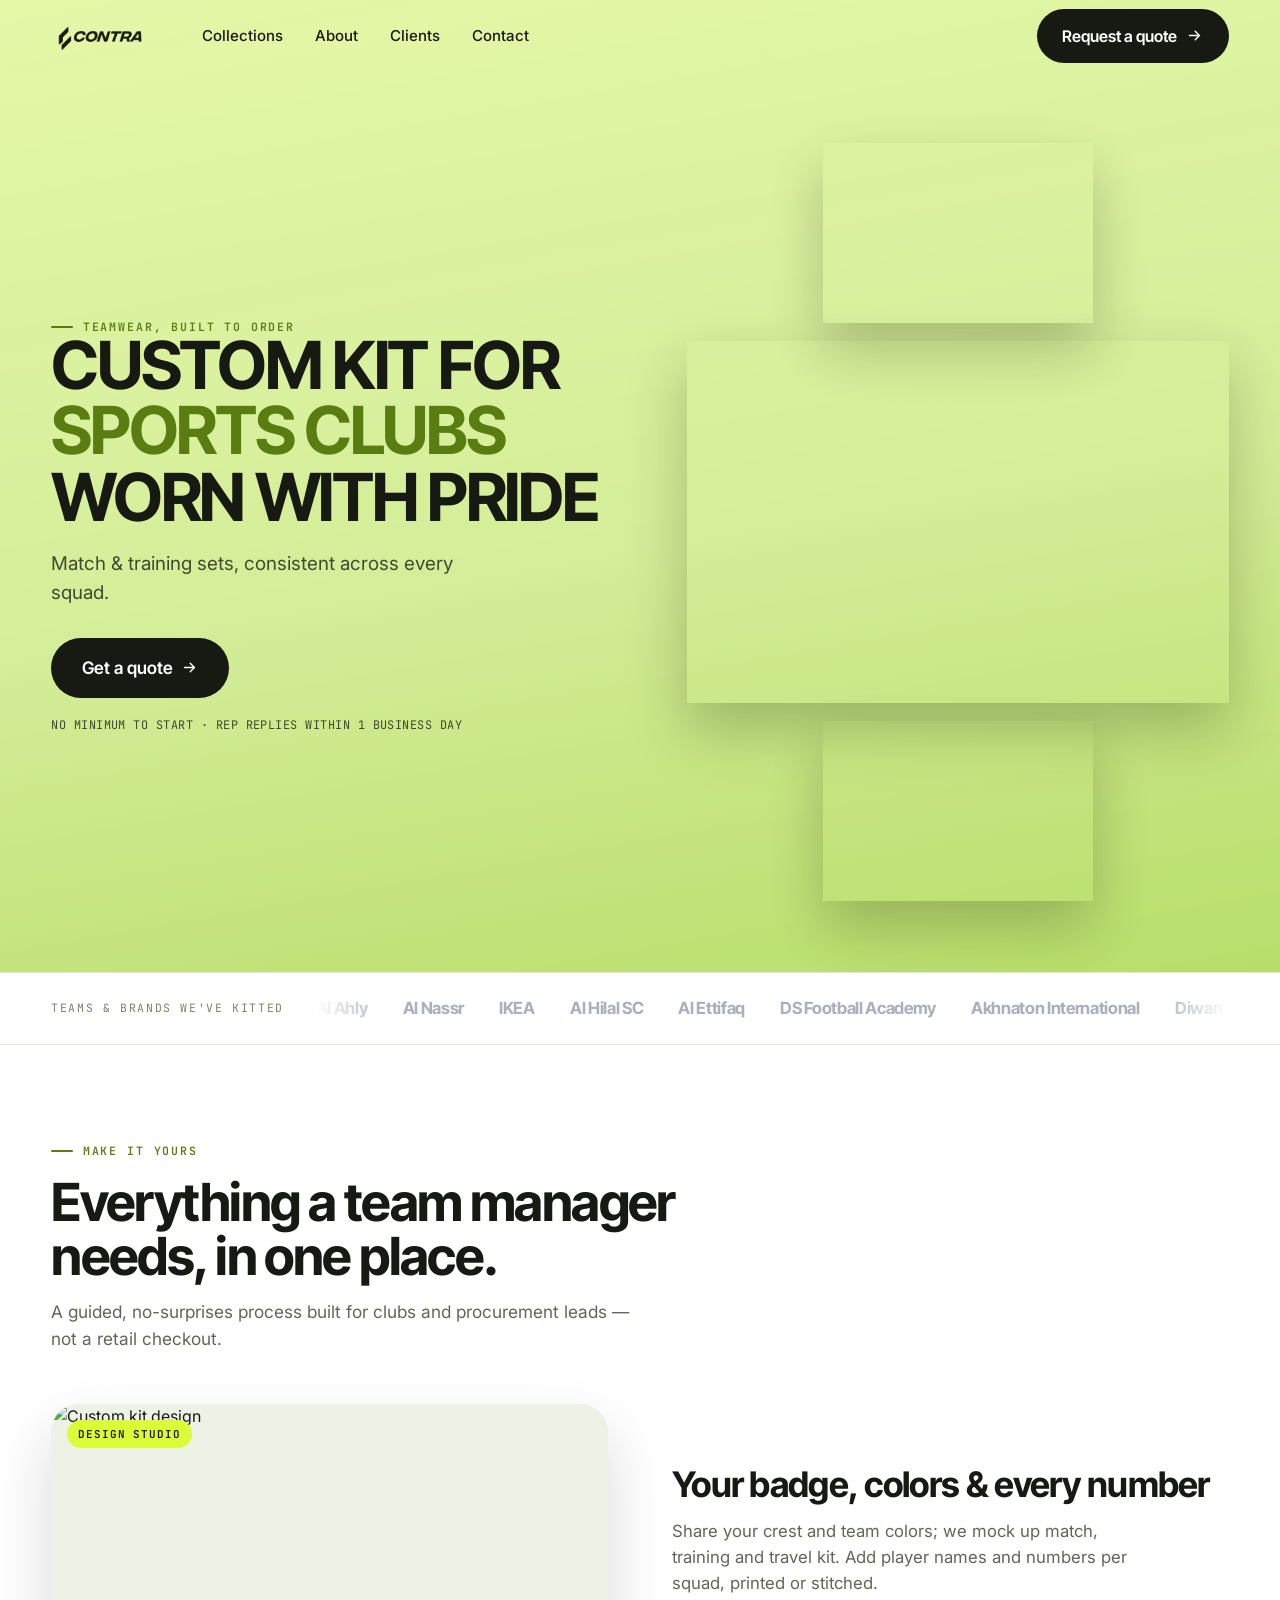
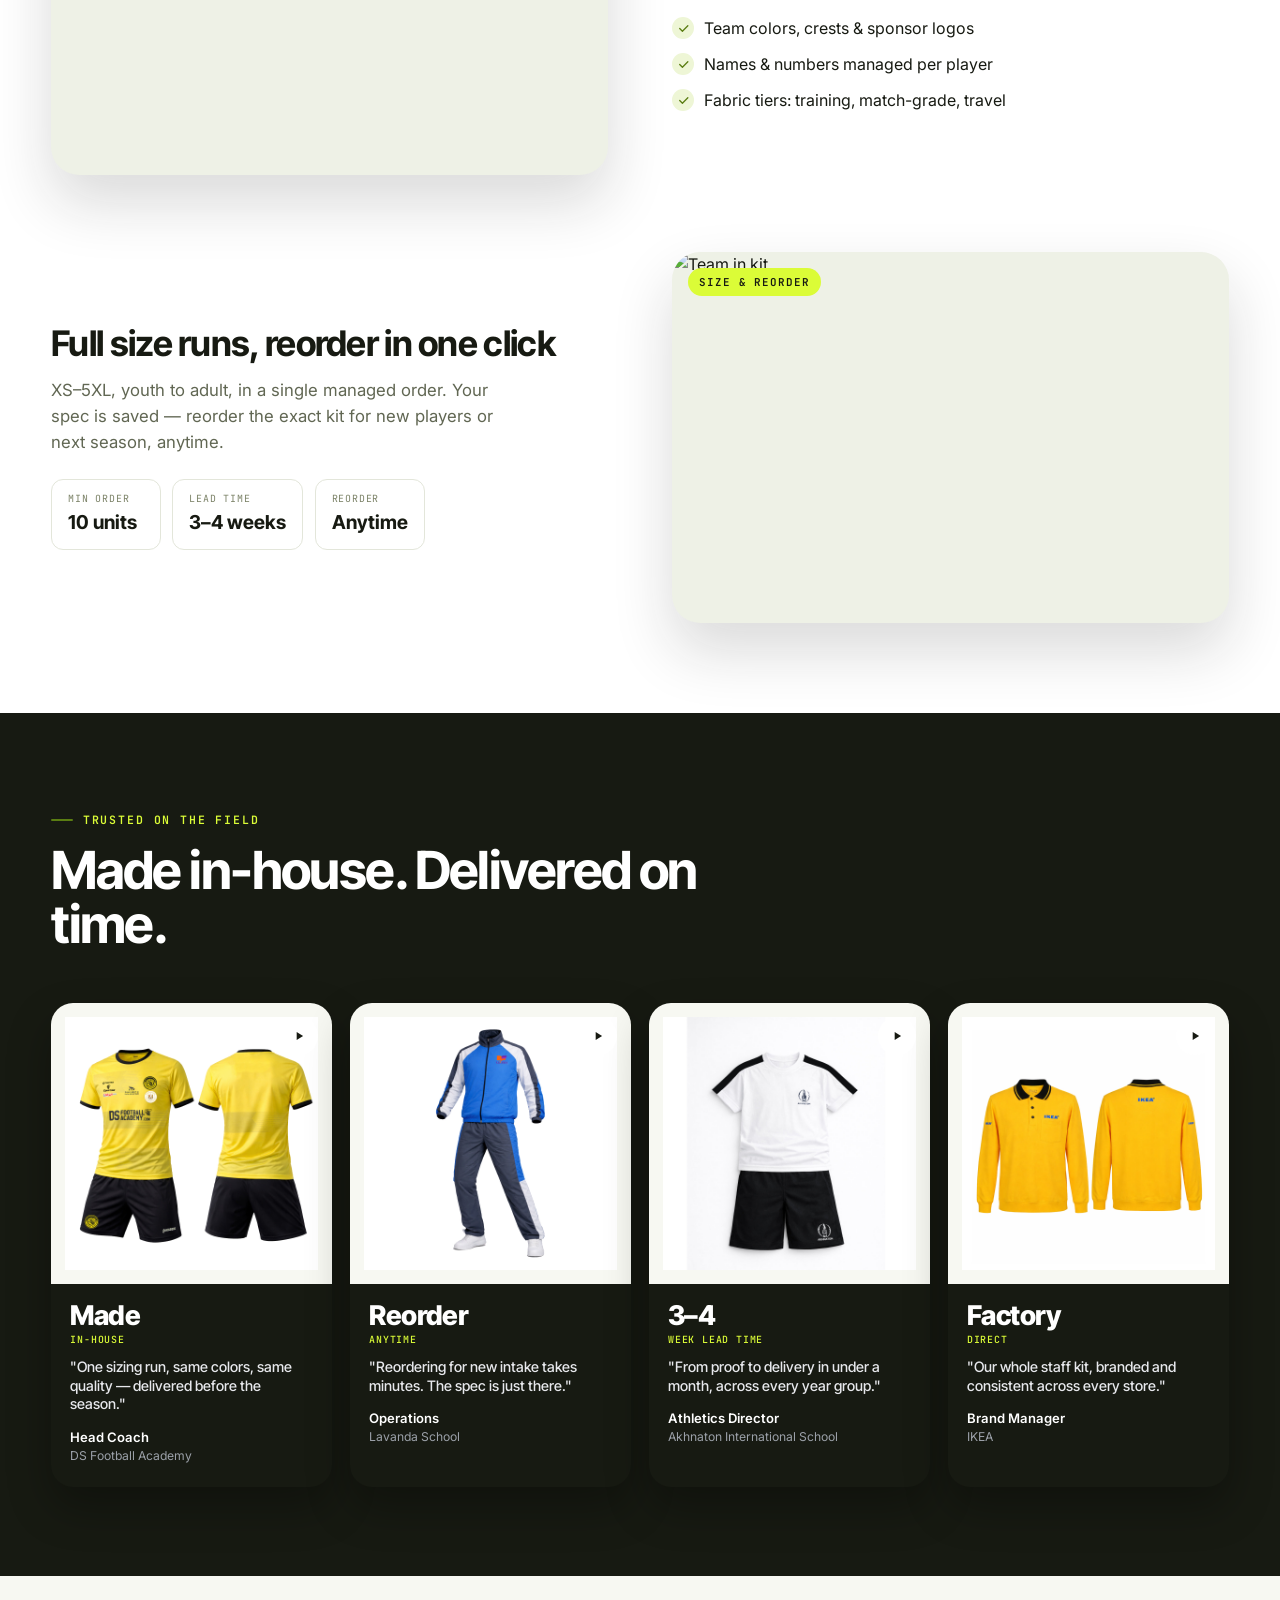
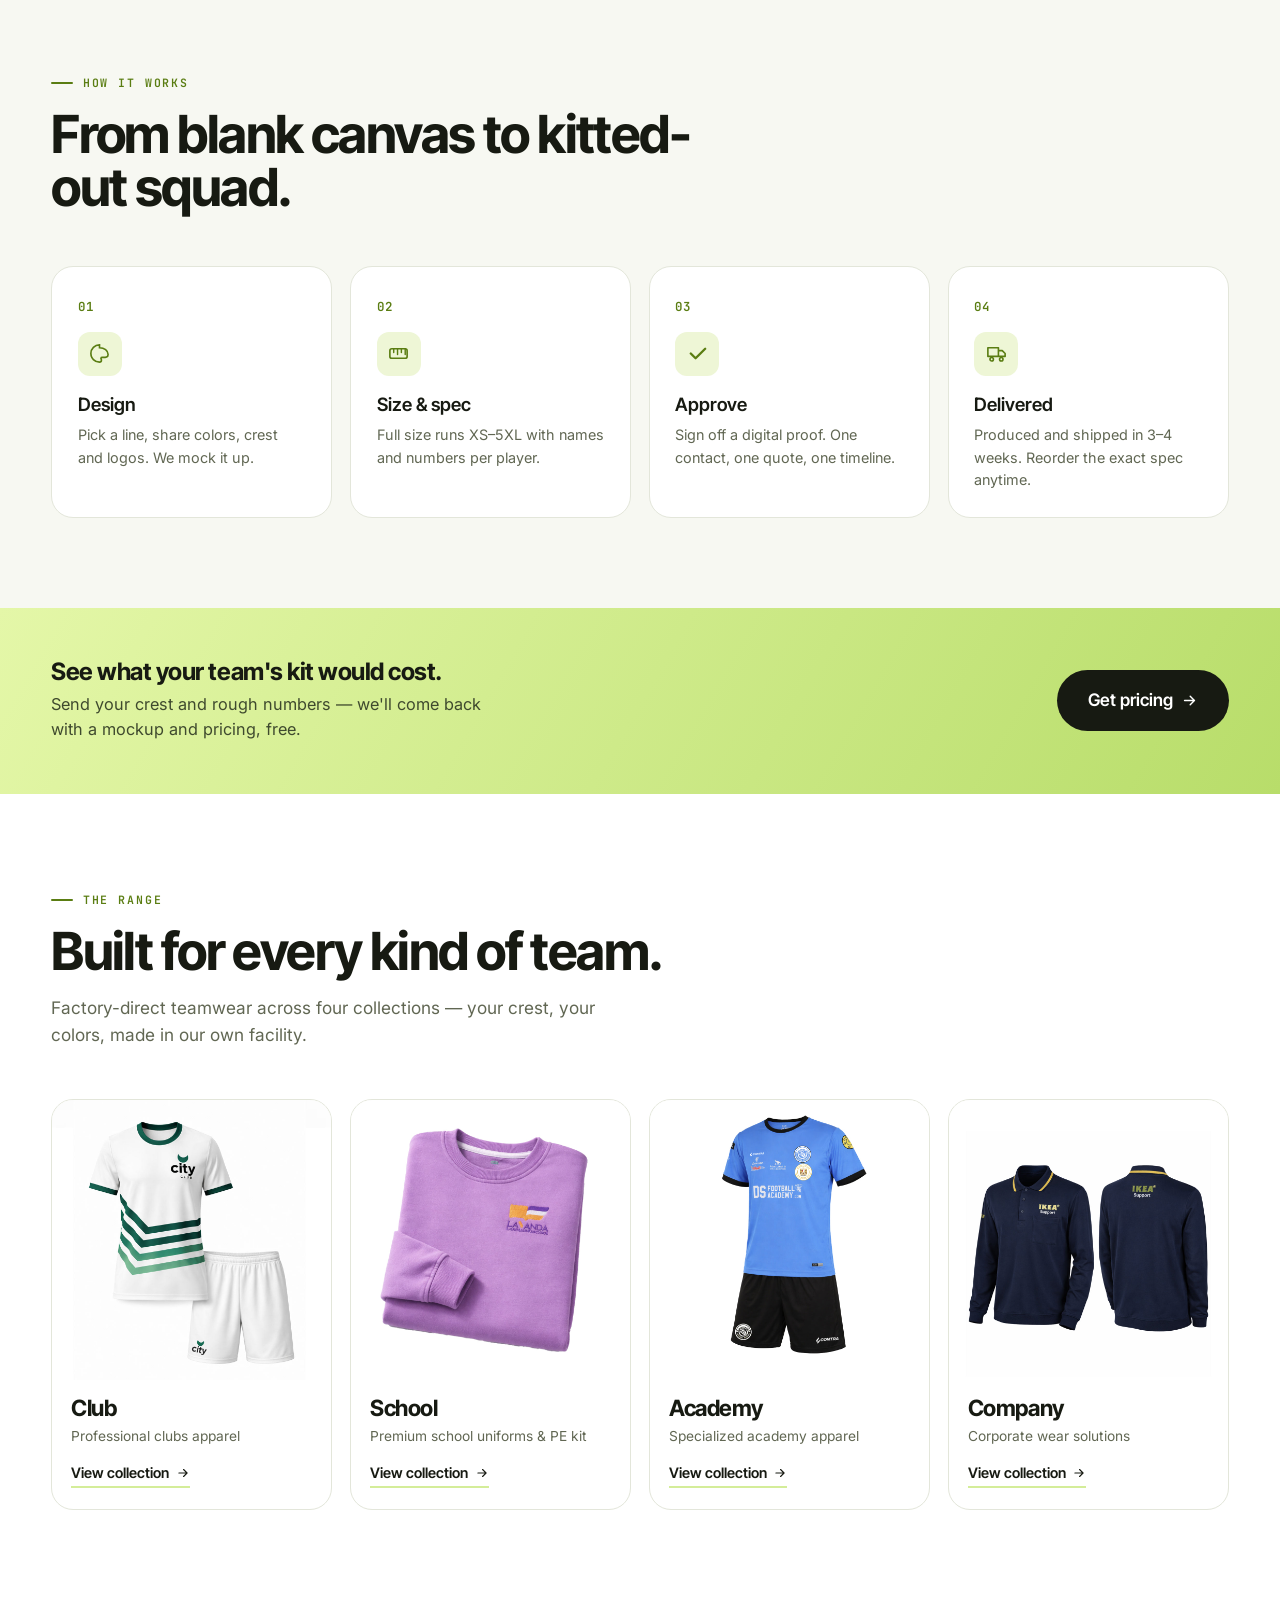
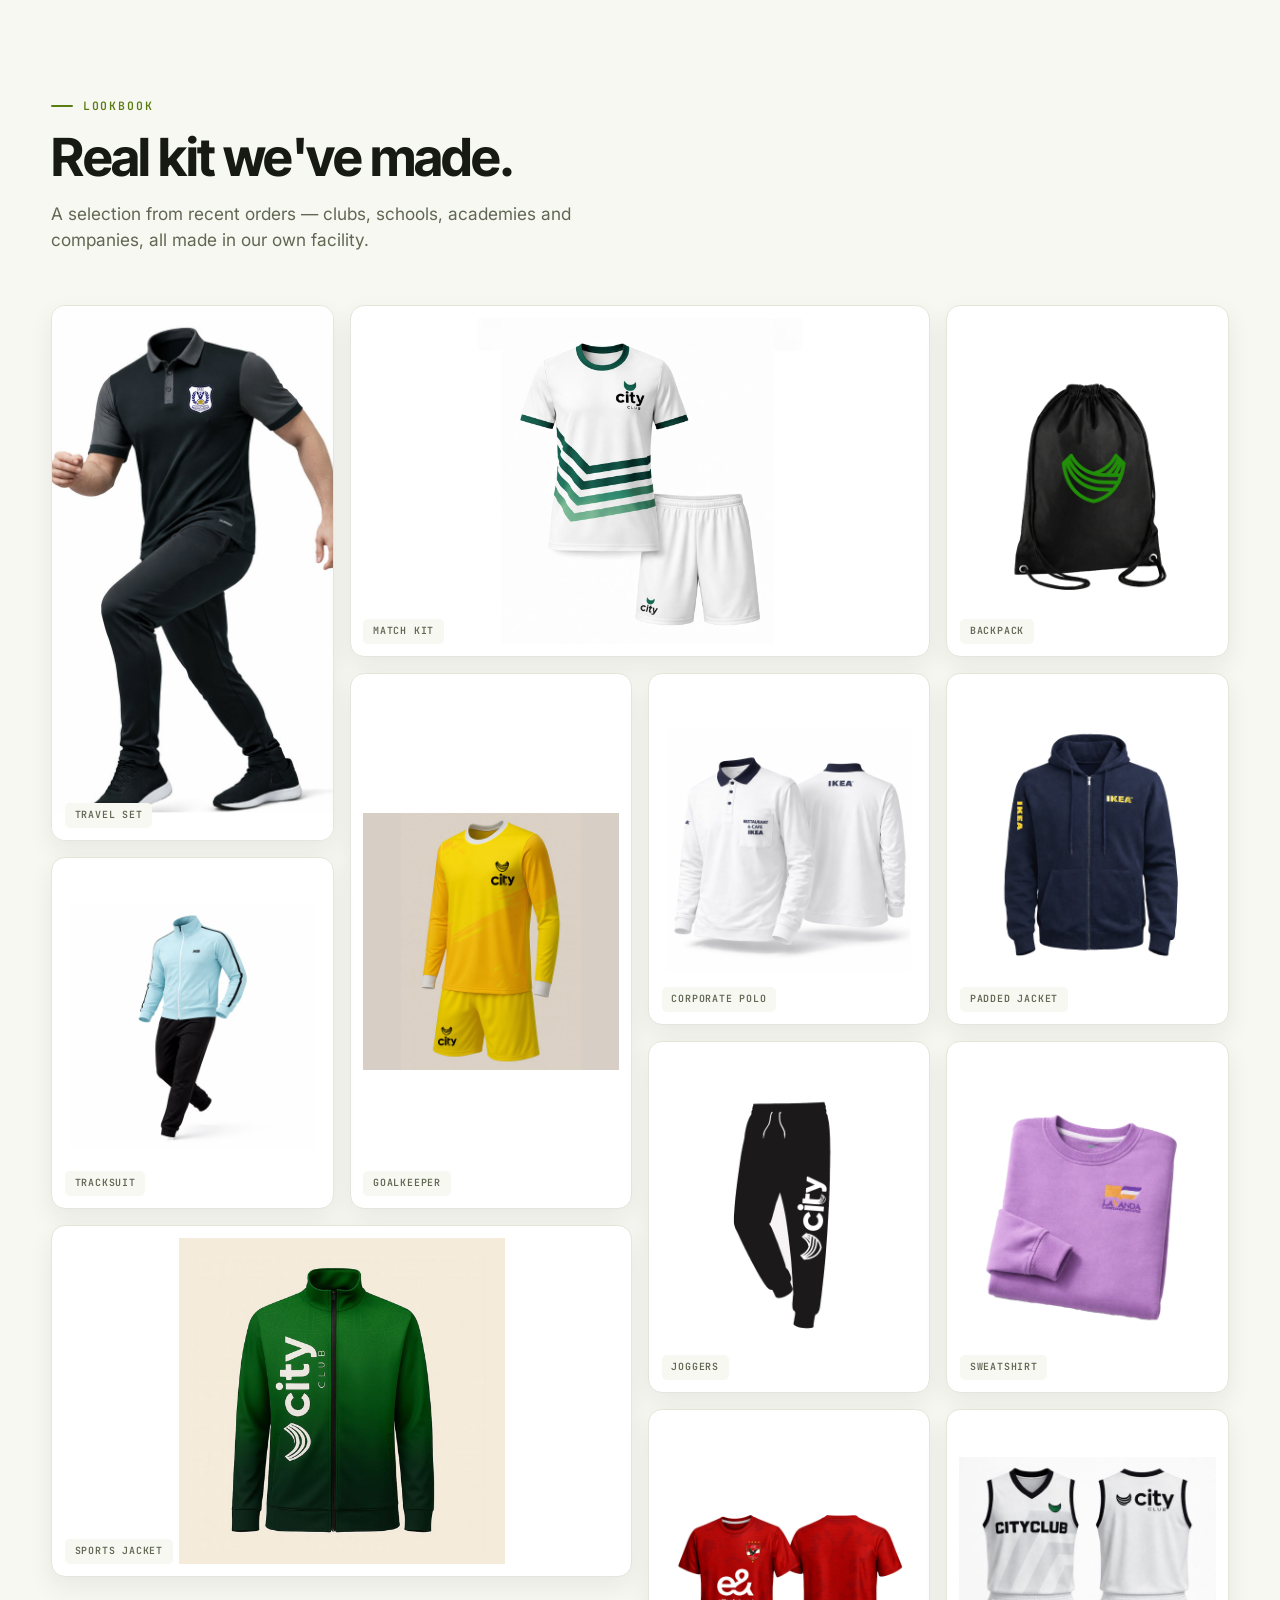
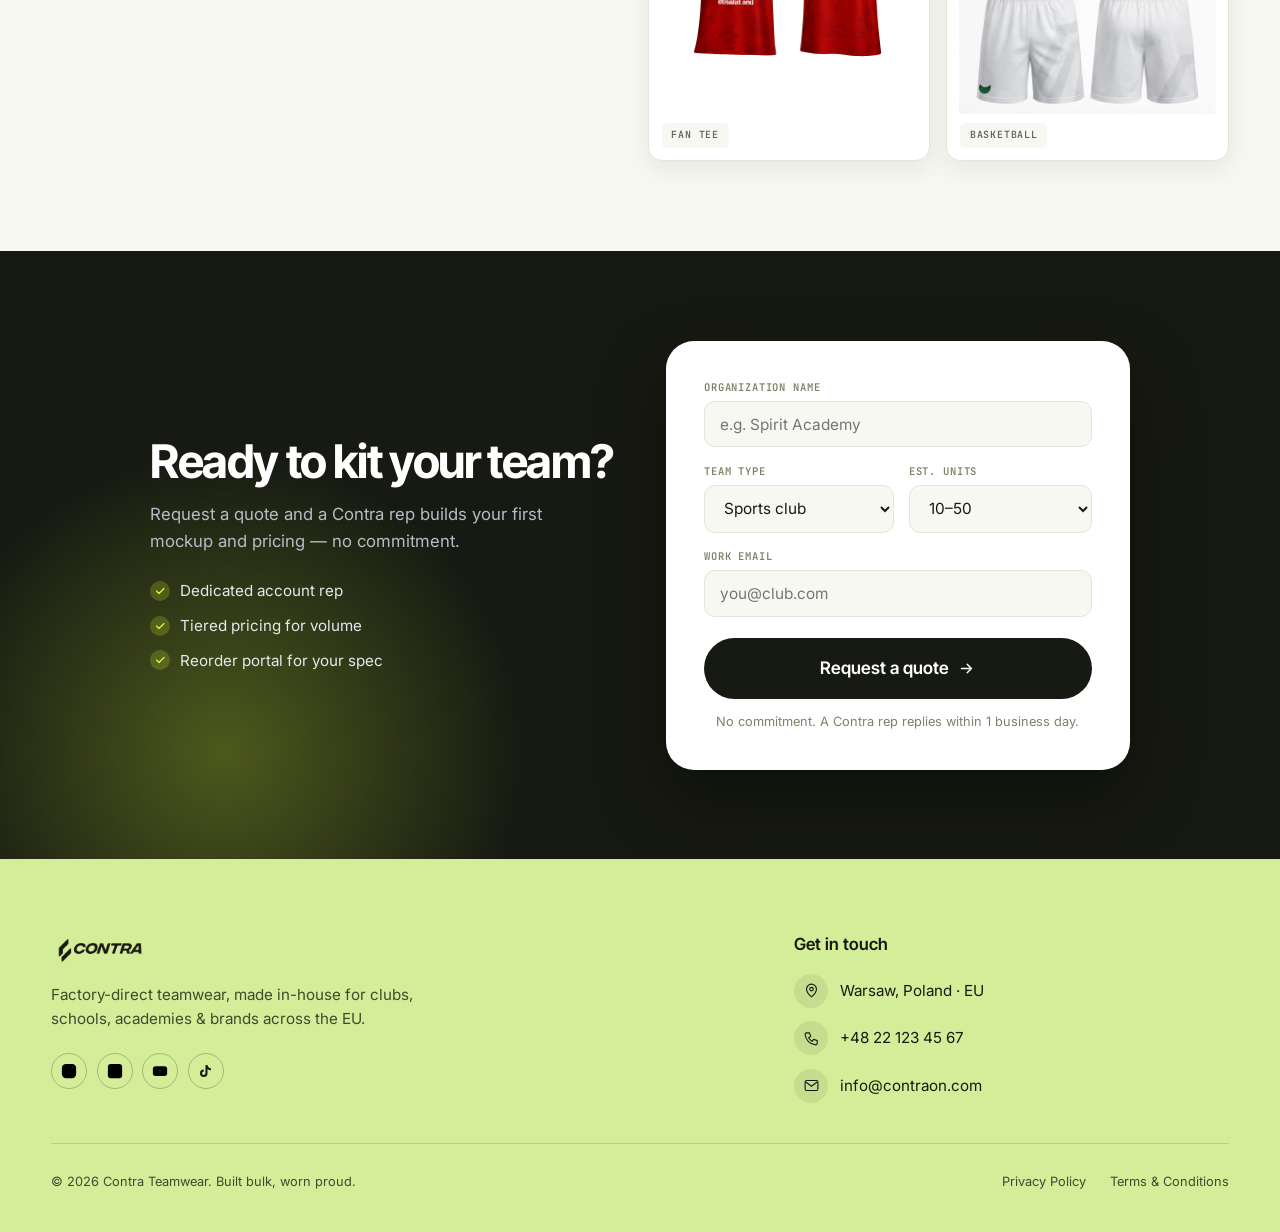
==== index.html @ 4710dfc8 "Contra teamwear marketing site mockup" ====
<!DOCTYPE html>
<html lang="en">
<head>
<meta charset="UTF-8">
<meta name="viewport" content="width=device-width, initial-scale=1.0">
<title>Contra — Built-to-Order Teamwear for Clubs, Schools & Corporate Teams</title>
<link rel="preconnect" href="https://fonts.googleapis.com">
<link rel="preconnect" href="https://fonts.gstatic.com" crossorigin>
<link href="https://fonts.googleapis.com/css2?family=Inter+Tight:wght@400;500;600;700;800&family=Inter:wght@400;500;600;700&family=JetBrains+Mono:wght@500;600&display=swap" rel="stylesheet">
<style>
:root{
  /* Contra lime-dominant palette on light base (everfit structure, Contra color) */
  --ink:#171a12; --ink-2:#2a2e22;
  /* lime family */
  --lime:#d4ed99; --lime-bright:#e4f7a8; --lime-deep:#b8dd6a; --lime-dark:#9cc24e;
  --lime-wash:#eef6d6;            /* very soft lime for section bands */
  /* legible lime-derived accent for small text/icons on white (passes contrast) */
  --accent:#5a7d12; --accent-d:#486410; --accent-soft:#eef6d6;
  --pop-lime:#DBFC37;             /* electric lime pop for dark surfaces */
  --olive:#3f4a2e;
  --white:#fff; --soft:#f7f8f2; --soft-2:#eef1e6;
  --border:#e3e6da; --muted:#7c8368; --muted-2:#616753;
  --pop-orange:#FF632F;
  --font-d:"Inter Tight",sans-serif; --font-b:"Inter",sans-serif; --font-m:"JetBrains Mono",monospace;
  --wrap:1280px; --gut:clamp(1.25rem,4vw,4.5rem); --ease:cubic-bezier(.22,.61,.36,1); --head-h:72px;
  --r:14px; --r-lg:22px; --r-xl:28px;
}
*{margin:0;padding:0;box-sizing:border-box}
html{scroll-behavior:smooth}
body{font-family:var(--font-b);color:var(--ink);background:var(--white);line-height:1.55;-webkit-font-smoothing:antialiased;overflow-x:hidden}
img,svg,video{display:block;max-width:100%}
a{color:inherit;text-decoration:none}
button{font:inherit;cursor:pointer;border:none;background:none;color:inherit}
ul{list-style:none}
::selection{background:var(--lime);color:var(--ink)}
:focus-visible{outline:3px solid var(--accent);outline-offset:2px;border-radius:6px}
.wrap{max-width:var(--wrap);margin:0 auto;padding-inline:var(--gut)}
.skip{position:absolute;left:-999px;top:0;background:var(--ink);color:#fff;padding:.7rem 1.2rem;z-index:200;font-weight:600}
.skip:focus{left:0}
.eyebrow{font-family:var(--font-m);font-weight:600;font-size:.72rem;letter-spacing:.16em;text-transform:uppercase;color:var(--accent);display:inline-flex;align-items:center;gap:.6rem}
.eyebrow::before{content:"";width:22px;height:2px;background:var(--accent);border-radius:2px}
.h-d{font-family:var(--font-d);font-weight:700;letter-spacing:-.03em;line-height:1.02;color:var(--ink)}

/* buttons */
.btn{display:inline-flex;align-items:center;gap:.55rem;font-family:var(--font-d);font-weight:600;font-size:1rem;padding:.9rem 1.6rem;border-radius:999px;transition:background .22s,transform .22s var(--ease),color .22s,border-color .22s;white-space:nowrap}
.btn svg{width:17px;height:17px;stroke:currentColor;fill:none;transition:transform .22s var(--ease)}
.btn:hover svg{transform:translateX(3px)}
.btn-acc{background:var(--ink);color:#fff}.btn-acc:hover{background:#000;transform:translateY(-1px)}
.btn-dark{background:var(--ink);color:#fff}.btn-dark:hover{background:#000;transform:translateY(-1px)}
.btn-ghost{border:1.5px solid var(--ink);color:var(--ink)}.btn-ghost:hover{background:var(--ink);color:#fff}
.btn-lg{padding:1.05rem 1.9rem;font-size:1.08rem}
/* split / segmented pill (primary + lookbook in one object) */
.split-pill{display:inline-flex;align-items:stretch;background:var(--ink);border-radius:999px;overflow:hidden;font-family:var(--font-d);font-weight:600}
.split-pill a{display:inline-flex;align-items:center;gap:.55rem;color:#fff;transition:background .22s var(--ease)}
.split-pill .sp-main{padding:1.05rem 1.6rem 1.05rem 1.9rem;font-size:1.08rem}
.split-pill .sp-main svg{width:17px;height:17px;stroke:currentColor;fill:none;transition:transform .22s var(--ease)}
.split-pill .sp-main:hover{background:#000}
.split-pill .sp-main:hover svg{transform:translateX(3px)}
.split-pill .sp-alt{padding:1.05rem 1.6rem;font-size:1.02rem;border-left:1px solid rgba(255,255,255,.22)}
.split-pill .sp-alt:hover{background:var(--lime-dark);color:var(--ink)}
/* play-circle + label (secondary action) */
.play-link{display:inline-flex;align-items:center;gap:.8rem;font-family:var(--font-d);font-weight:600;font-size:1.02rem;color:var(--ink);padding:.3rem 0}
.play-link .pl-ring{width:46px;height:46px;border-radius:50%;border:1.6px solid var(--ink);display:grid;place-items:center;flex:none;transition:background .22s var(--ease),transform .22s var(--ease),color .22s}
.play-link .pl-ring svg{width:15px;height:15px;fill:var(--ink);margin-left:2px;transition:fill .22s}
.play-link:hover .pl-ring{background:var(--ink);transform:scale(1.07)}
.play-link:hover .pl-ring svg{fill:#fff}
.play-link:hover{color:var(--olive)}

/* header */
.site-head{position:fixed;top:0;left:0;right:0;z-index:50;transition:background .3s,box-shadow .3s,border-color .3s;border-bottom:1px solid transparent}
.site-head.is-scrolled{background:rgba(255,255,255,.9);backdrop-filter:blur(14px);border-bottom-color:var(--border)}
.head-in{display:flex;align-items:center;gap:2.5rem;height:var(--head-h)}
.logo{font-family:var(--font-d);font-weight:800;font-size:1.5rem;letter-spacing:-.04em;color:var(--ink);display:flex;align-items:center;gap:.5rem}
.logo img{height:34px;width:auto;display:block}
.logo .dot{width:10px;height:10px;border-radius:50%;background:var(--lime-dark)}
.nav{display:flex;align-items:center;gap:.3rem}
.nav-item{position:relative}
.nav-link{display:flex;align-items:center;gap:.4rem;font-size:.94rem;font-weight:500;color:var(--ink);padding:.55rem .85rem;border-radius:8px;transition:color .2s}
.nav-link:hover,.nav-item.is-open .nav-link{color:var(--accent)}
.nav-link .chev{width:8px;height:8px;border-right:1.6px solid currentColor;border-bottom:1.6px solid currentColor;transform:rotate(45deg) translateY(-2px);transition:transform .25s}
.nav-item.is-open .nav-link .chev{transform:rotate(225deg) translateY(-1px)}
.mega{position:absolute;top:calc(100% + 12px);left:50%;transform:translateX(-50%) translateY(8px);background:#fff;border:1px solid var(--border);border-radius:var(--r-lg);box-shadow:0 30px 70px rgba(25,25,25,.13);padding:1.6rem;opacity:0;visibility:hidden;transition:all .26s var(--ease);width:max-content;max-width:min(860px,90vw)}
.nav-item.is-open .mega{opacity:1;visibility:visible;transform:translateX(-50%) translateY(0)}
.mega-grid{display:grid;grid-template-columns:repeat(3,1fr);gap:1.6rem}
.mega-col h4{font-family:var(--font-m);font-size:.68rem;font-weight:600;letter-spacing:.14em;text-transform:uppercase;color:var(--muted);margin-bottom:.85rem}
.mega-col a{display:flex;align-items:center;gap:.55rem;font-size:.88rem;font-weight:500;color:var(--ink-2);padding:.4rem 0;transition:color .18s}
.mega-col a:hover{color:var(--accent)}
.mega-col a .mi{width:16px;height:16px;color:var(--accent);flex:none;stroke:currentColor;fill:none}
.mega.simple{padding:.9rem;min-width:250px}
.mega.simple a{display:flex;align-items:center;gap:.6rem;font-size:.9rem;font-weight:500;padding:.6rem .75rem;border-radius:10px;transition:background .18s,color .18s}
.mega.simple a:hover{background:var(--soft);color:var(--accent)}
.mega.simple a .mi{width:16px;height:16px;color:var(--accent);stroke:currentColor;fill:none}
.head-right{margin-left:auto;display:flex;align-items:center;gap:1.1rem}
.sign-in{font-size:.94rem;font-weight:500;color:var(--ink);transition:color .2s}.sign-in:hover{color:var(--accent)}
.menu-btn{display:none;align-items:center;gap:.5rem;font-family:var(--font-m);font-weight:600;font-size:.78rem;letter-spacing:.1em;color:var(--ink)}
.menu-btn .bars{display:flex;flex-direction:column;gap:4px}.menu-btn .bars i{width:20px;height:2px;background:var(--ink);border-radius:2px}
.drawer{position:fixed;inset:0;background:#fff;z-index:70;transform:translateX(100%);transition:transform .4s var(--ease);display:flex;flex-direction:column;padding:1.1rem var(--gut) 2rem;overflow-y:auto}
.drawer.is-open{transform:none}
.drawer-top{display:flex;justify-content:space-between;align-items:center;height:50px;margin-bottom:1.3rem}
.drawer-close{font-size:1.5rem;color:var(--ink);width:44px;height:44px}
.drawer-nav a,.drawer-nav button{display:flex;justify-content:space-between;align-items:center;width:100%;font-family:var(--font-d);font-weight:600;font-size:1.5rem;padding:.65rem 0;border-bottom:1px solid var(--border);color:var(--ink)}
.drawer-nav .chev{width:9px;height:9px;border-right:2px solid var(--muted);border-bottom:2px solid var(--muted);transform:rotate(-45deg)}
.drawer-sub{max-height:0;overflow:hidden;transition:max-height .35s var(--ease)}
.drawer-sub a{font-family:var(--font-b);font-weight:500;font-size:1rem;color:var(--muted-2);border:none;padding:.5rem 0 .5rem .5rem}
.drawer-cta{margin-top:auto;display:flex;flex-direction:column;gap:.8rem;padding-top:2rem}
.drawer-cta .btn{justify-content:center}

/* ===== HERO v4 : split — text left, vertical photo reel right (bleeds off top/bottom) ===== */
.hero{position:relative;min-height:100svh;display:flex;align-items:center;padding-top:var(--head-h);background:linear-gradient(170deg,var(--lime-bright) 0%,var(--lime) 55%,var(--lime-deep) 100%);overflow:hidden}
/* bg video layer (v1 only) */
.hero-bg{position:absolute;inset:0;z-index:0;pointer-events:none}
.hero-bg video{width:100%;height:100%;object-fit:cover;opacity:.28;mix-blend-mode:luminosity}
.hero-bg::after{content:"";position:absolute;inset:0;background:linear-gradient(170deg,rgba(228,247,168,.74),rgba(212,237,153,.8) 55%,rgba(184,221,106,.84))}
/* split layout */
.hero-in{position:relative;z-index:2;width:100%;max-width:var(--wrap);margin:0 auto;padding-inline:var(--gut);display:grid;grid-template-columns:1fr minmax(360px,46%);align-items:center;gap:clamp(1.5rem,4vw,4rem)}
/* copy (left, left-aligned) */
.hero-copy{max-width:600px}
.hero-title{font-family:var(--font-d);font-weight:700;letter-spacing:-.035em;line-height:.88;color:var(--ink);font-size:clamp(2.4rem,1.1rem + 3.8vw,4.6rem);text-transform:uppercase}
.hero-title .ln{display:block}
.word-rot{display:block;position:relative;height:.92em;margin:.1em 0;color:var(--accent)}
.word-rot .w{position:absolute;left:0;top:0;white-space:nowrap;opacity:0;transform:translateY(.3em);transition:opacity .5s var(--ease),transform .5s var(--ease)}
.word-rot .w.is-active{opacity:1;transform:none}
.hero-sub{margin-top:1.4rem;font-size:clamp(1.02rem,.98rem + .3vw,1.18rem);color:var(--olive);max-width:38ch;position:relative;min-height:2.6em}
.hero-sub .sub{position:absolute;left:0;top:0;opacity:0;transform:translateY(.4em);transition:opacity .5s var(--ease),transform .5s var(--ease)}
.hero-sub .sub.is-active{opacity:1;transform:none;position:relative}
.hero-cta{margin-top:1.9rem;display:flex;gap:.8rem;flex-wrap:wrap}
.hero-note{margin-top:1.1rem;font-family:var(--font-m);font-size:.74rem;letter-spacing:.04em;color:var(--olive)}
/* vertical photo reel (right) — 3 landscape (3:2) slots, center big, top/bottom bleed off */
.hero-reel{position:relative;height:100svh;display:flex;flex-direction:column;align-items:center;justify-content:center;gap:18px;pointer-events:none}
.hero-slot{position:relative;border-radius:0;overflow:hidden;box-shadow:0 26px 54px rgba(40,55,15,.28);flex:none;aspect-ratio:3/2}
.hero-slot.s-top{width:50%;opacity:.96}
.hero-slot.s-mid{width:100%;z-index:2}
.hero-slot.s-bot{width:50%;opacity:.96}
.hero-slot .slide{position:absolute;inset:0;background-size:cover;background-position:center;clip-path:inset(0 0 0 100%);transition:clip-path .6s var(--ease)}
.hero-slot .slide.is-active{clip-path:inset(0 0 0 0);z-index:2}
.hero-slot .slide.is-previous{clip-path:inset(0 0 0 0);z-index:1;transition:none}

/* ===== SECTION SCAFFOLD ===== */
.sec{padding:clamp(3.5rem,7vw,6.5rem) 0;position:relative}
.sec-soft{background:var(--soft)}
.sec-dark{background:var(--ink);color:#fff}
.sec-head{max-width:var(--wrap);margin-bottom:clamp(2.2rem,4vw,3.5rem)}
.sec-h{font-family:var(--font-d);font-weight:700;letter-spacing:-.03em;line-height:1.02;font-size:clamp(1.9rem,1.2rem + 2.6vw,3.3rem);margin-top:1rem;max-width:20ch}
.sec-lead{margin-top:1rem;color:var(--muted-2);font-size:1.08rem;max-width:54ch}
.sec-dark .sec-h{color:#fff}.sec-dark .sec-lead{color:#b9bcc6}

/* trust */
.trust{border-block:1px solid var(--border);padding:1.4rem 0;background:#fff;overflow:hidden}
.trust-in{display:flex;align-items:center;gap:2rem}
.trust .lbl{font-family:var(--font-m);font-size:.72rem;letter-spacing:.14em;text-transform:uppercase;color:var(--muted);flex:none;white-space:nowrap}
.marquee{position:relative;flex:1;min-width:0;overflow:hidden;-webkit-mask-image:linear-gradient(90deg,transparent,#000 8%,#000 92%,transparent);mask-image:linear-gradient(90deg,transparent,#000 8%,#000 92%,transparent)}
.marquee-track{display:flex;width:max-content;animation:marquee 28s linear infinite}
.marquee:hover .marquee-track{animation-play-state:paused}
.trust .brands{display:flex;gap:2.2rem;padding-right:2.2rem;flex:none}
.trust .brands span{font-family:var(--font-d);font-weight:700;font-size:1.05rem;letter-spacing:-.02em;color:#aab0bd;white-space:nowrap}
@keyframes marquee{from{transform:translateX(0)}to{transform:translateX(-50%)}}

/* feature video rows */
.frow{display:grid;grid-template-columns:1fr 1fr;gap:clamp(2rem,5vw,4.5rem);align-items:center;margin-bottom:clamp(3rem,6vw,5rem)}
.frow:last-child{margin-bottom:0}
.frow.rev .fr-media{order:2}
.fr-media{position:relative;border-radius:var(--r-xl);overflow:hidden;aspect-ratio:3/2;box-shadow:0 28px 60px rgba(25,25,25,.16);background:var(--soft-2)}
.fr-media video,.fr-media img{position:absolute;inset:0;width:100%;height:100%;object-fit:cover}
.fr-media .tag{position:absolute;top:1rem;left:1rem;z-index:2;background:var(--pop-lime);color:var(--ink);font-family:var(--font-m);font-weight:600;font-size:.68rem;letter-spacing:.08em;text-transform:uppercase;padding:.35rem .7rem;border-radius:999px}
.fr-copy h3{font-family:var(--font-d);font-weight:700;letter-spacing:-.02em;font-size:clamp(1.5rem,1.1rem + 1.4vw,2.2rem);line-height:1.05}
.fr-copy p{margin-top:.9rem;color:var(--muted-2);font-size:1.05rem;max-width:42ch}
.fr-list{margin-top:1.3rem;display:flex;flex-direction:column;gap:.7rem}
.fr-list li{display:flex;gap:.65rem;align-items:flex-start;font-size:1rem}
.fr-list .ck{width:22px;height:22px;border-radius:50%;background:var(--accent-soft);color:var(--accent);display:grid;place-items:center;flex:none;margin-top:1px}
.fr-list .ck svg{width:13px;height:13px;stroke:currentColor;fill:none}
.fr-chips{display:flex;gap:.7rem;margin-top:1.5rem;flex-wrap:wrap}
.fr-chips .c{background:#fff;border:1px solid var(--border);border-radius:12px;padding:.7rem 1rem;display:flex;flex-direction:column;gap:.1rem;min-width:110px}
.fr-chips .c .k{font-family:var(--font-m);font-size:.62rem;letter-spacing:.08em;text-transform:uppercase;color:var(--muted)}
.fr-chips .c .v{font-family:var(--font-d);font-weight:700;font-size:1.2rem}

/* results (stat video testimonial cards) */
.res-grid{display:grid;grid-template-columns:repeat(4,1fr);gap:1.1rem}
.res-card{position:relative;border-radius:var(--r-lg);overflow:hidden;background:var(--ink);box-shadow:0 20px 44px rgba(0,0,0,.3);display:flex;flex-direction:column}
.res-img{position:relative;aspect-ratio:1;background:var(--soft)}
.res-img img{position:absolute;inset:0;width:100%;height:100%;object-fit:contain;padding:14px}
.res-play{position:absolute;top:.9rem;right:.9rem;z-index:2;width:38px;height:38px;border-radius:50%;background:rgba(255,255,255,.95);display:grid;place-items:center}
.res-play svg{width:14px;height:14px;fill:var(--ink)}
.res-body{padding:1.1rem 1.2rem 1.3rem;flex:1;display:flex;flex-direction:column}
.res-stat{font-family:var(--font-d);font-weight:800;font-size:1.7rem;letter-spacing:-.02em;line-height:1;color:#fff}
.res-stat .lab{display:block;font-family:var(--font-m);font-weight:500;font-size:.62rem;letter-spacing:.08em;text-transform:uppercase;color:var(--pop-lime);margin-top:.4rem}
.res-q{font-family:var(--font-d);font-weight:500;font-size:.9rem;line-height:1.3;color:#e7e8ec;margin-top:.8rem}
.res-who{margin-top:.8rem;font-size:.76rem;color:#9ba0a8}
.res-who b{display:block;color:#fff;font-weight:600;font-family:var(--font-b);font-size:.82rem}

/* steps */
.steps{display:grid;grid-template-columns:repeat(4,1fr);gap:1.1rem}
.step{background:#fff;border:1px solid var(--border);border-radius:var(--r-lg);padding:1.6rem;transition:transform .3s var(--ease),box-shadow .3s}
.step:hover{transform:translateY(-5px);box-shadow:0 22px 44px rgba(25,25,25,.1)}
.step .num{font-family:var(--font-m);font-weight:600;font-size:.78rem;color:var(--accent);letter-spacing:.08em}
.step .si{width:44px;height:44px;border-radius:12px;background:var(--accent-soft);color:var(--accent);display:grid;place-items:center;margin:.9rem 0}
.step .si svg{width:23px;height:23px;stroke:currentColor;fill:none}
.step h3{font-family:var(--font-d);font-weight:600;font-size:1.15rem;margin-bottom:.35rem}
.step p{font-size:.9rem;color:var(--muted-2)}

/* collections — The Range: equal 4-up navigation cards */
.range-grid{display:grid;grid-template-columns:repeat(4,1fr);gap:1.1rem}
.range-tile{background:#fff;border:1px solid var(--border);border-radius:var(--r-lg);overflow:hidden;display:flex;flex-direction:column;transition:transform .3s var(--ease),box-shadow .3s,border-color .3s;cursor:pointer}
.range-tile:hover{transform:translateY(-5px);box-shadow:0 22px 48px rgba(25,25,25,.12);border-color:var(--lime-dark)}
.rt-img{position:relative;aspect-ratio:1;background:var(--soft);overflow:hidden}
.rt-img img{position:absolute;inset:0;width:100%;height:100%;object-fit:cover;transition:transform .6s var(--ease)}
.range-tile:hover .rt-img img{transform:scale(1.05)}
.rt-meta{padding:1.1rem 1.2rem 1.3rem}
.rt-meta h3{font-family:var(--font-d);font-weight:700;letter-spacing:-.02em;font-size:1.4rem;line-height:1;color:var(--ink)}
.rt-meta p{font-size:.86rem;color:var(--muted-2);margin-top:.4rem}
.rt-cta{display:inline-flex;align-items:center;gap:.4rem;margin-top:.9rem;font-family:var(--font-d);font-weight:600;font-size:.9rem;color:var(--ink);border-bottom:2px solid var(--lime);padding-bottom:2px}
.rt-cta svg{width:14px;height:14px;stroke:currentColor;fill:none;transition:transform .22s var(--ease)}
.range-tile:hover .rt-cta svg{transform:translateX(3px)}

/* lookbook — editorial showcase of varied products we've made (not a shop grid) */
.masonry{display:grid;grid-template-columns:repeat(4,1fr);grid-auto-rows:168px;grid-auto-flow:dense;gap:1rem}
.lb-item{position:relative;border-radius:var(--r);overflow:hidden;background:#fff;border:1px solid var(--border);box-shadow:0 10px 26px rgba(25,25,25,.07);grid-row:span 2;cursor:default}
.lb-item.lb-wide{grid-column:span 2}
.lb-item.lb-tall{grid-row:span 3}
.lb-item img{position:absolute;inset:0;width:100%;height:100%;object-fit:contain;padding:12px;transition:transform .5s var(--ease)}
.lb-item.lb-cover img{object-fit:cover;padding:0}
.lb-item:hover img{transform:scale(1.04)}
.lb-tag{position:absolute;left:.8rem;bottom:.8rem;z-index:2;font-family:var(--font-m);font-weight:600;font-size:.62rem;letter-spacing:.08em;text-transform:uppercase;color:var(--muted-2);background:var(--soft);padding:.3rem .6rem;border-radius:5px}

/* mid-page CTA band */
.midcta{background:linear-gradient(120deg,var(--lime-bright),var(--lime-deep));padding:clamp(2.2rem,4vw,3.2rem) 0}
.midcta-in{display:flex;align-items:center;justify-content:space-between;gap:2rem;flex-wrap:wrap}
.midcta-copy h2{font-family:var(--font-d);font-weight:700;letter-spacing:-.02em;font-size:clamp(1.5rem,1.1rem+1.6vw,2.4rem);line-height:1.05;color:var(--ink)}
.midcta-copy p{margin-top:.5rem;color:var(--olive);font-size:1.02rem;max-width:46ch}
.midcta .btn-dark{flex:none}

/* cta / form */
.cta-sec{background:var(--ink);color:#fff;position:relative;overflow:hidden}
.cta-sec::before{content:"";position:absolute;bottom:-40%;left:-10%;width:55vw;height:55vw;background:radial-gradient(circle,rgba(219,252,55,.28),transparent 60%);pointer-events:none}
.cta-card{position:relative;z-index:1;display:grid;grid-template-columns:1fr 1fr;gap:clamp(2rem,4vw,3.5rem);align-items:center;max-width:980px;margin:0 auto}
.cta-card .intro h2{font-family:var(--font-d);font-weight:700;letter-spacing:-.03em;font-size:clamp(1.9rem,1.3rem + 2vw,3rem);line-height:1.02}
.cta-card .intro p{margin-top:1rem;color:#b9bcc6;font-size:1.05rem;max-width:40ch}
.cta-card .intro .mini{margin-top:1.6rem;display:flex;flex-direction:column;gap:.7rem}
.cta-card .intro .mini span{display:flex;gap:.6rem;align-items:center;font-size:.95rem;color:#e7e8ec}
.cta-card .intro .mini .d{width:20px;height:20px;border-radius:50%;background:rgba(219,252,55,.2);color:var(--pop-lime);display:grid;place-items:center;flex:none}
.cta-card .intro .mini .d svg{width:12px;height:12px;stroke:currentColor;fill:none}
.form-card{background:#fff;border-radius:var(--r-xl);padding:clamp(1.6rem,3vw,2.4rem);box-shadow:0 30px 70px rgba(0,0,0,.4)}
.form .field{display:flex;flex-direction:column;gap:.35rem;margin-bottom:.95rem}
.form label{font-family:var(--font-m);font-size:.66rem;text-transform:uppercase;letter-spacing:.08em;font-weight:600;color:var(--muted)}
.form input,.form select{background:var(--soft);border:1.5px solid var(--border);border-radius:11px;padding:.8rem .95rem;font-family:var(--font-b);font-size:.96rem;color:var(--ink);transition:border-color .2s,background .2s}
.form input:focus,.form select:focus{outline:none;border-color:var(--accent);background:#fff}
.form .row{display:grid;grid-template-columns:1fr 1fr;gap:.9rem}
.form .btn{width:100%;justify-content:center;margin-top:.4rem}
.form .reassure{text-align:center;font-size:.8rem;color:var(--muted);margin-top:.8rem}

/* footer */
.site-foot{background:var(--lime);color:var(--ink);padding:4.5rem var(--gut) 2.5rem}
.foot-grid{display:grid;grid-template-columns:1.6fr 1fr;gap:2.5rem 3rem;max-width:var(--wrap);margin-inline:auto;padding-bottom:2.5rem;border-bottom:1px solid rgba(23,26,18,.14)}
.foot-brand .logo{margin-bottom:1.1rem}
.foot-tag{color:var(--olive);font-size:.95rem;max-width:42ch;line-height:1.55}
.foot-social{display:flex;gap:.6rem;margin-top:1.4rem}
.foot-social a{width:36px;height:36px;border-radius:50%;border:1px solid rgba(23,26,18,.25);display:grid;place-items:center;color:var(--ink);transition:all .2s}
.foot-social a:hover{background:var(--ink);color:var(--lime);border-color:var(--ink)}
.foot-contact h4{font-family:var(--font-d);font-weight:600;font-size:1.05rem;margin-bottom:1rem}
.foot-contact ul{display:flex;flex-direction:column;gap:.85rem}
.foot-contact li{display:flex;align-items:center;gap:.7rem;font-size:.95rem;color:var(--ink)}
.foot-contact .ci{width:34px;height:34px;border-radius:50%;background:rgba(23,26,18,.07);display:grid;place-items:center;flex:none;color:var(--ink)}
.foot-contact .ci svg{width:17px;height:17px}
.foot-contact a{color:var(--ink);transition:color .18s}
.foot-contact a:hover{color:var(--accent-d)}
.foot-base{display:flex;justify-content:space-between;align-items:center;gap:1rem;flex-wrap:wrap;max-width:var(--wrap);margin:1.8rem auto 0;font-size:.8rem;color:var(--olive)}
.foot-base .legal{display:flex;gap:1.5rem}.foot-base a:hover{color:var(--ink)}

@media(max-width:1023px){
  .nav,.head-right .sign-in,.head-right .btn{display:none}
  .menu-btn{display:flex}
  .hero{min-height:auto;padding-top:calc(var(--head-h) + 1.25rem);padding-bottom:2.5rem}
  .hero-in{grid-template-columns:1fr;gap:1.8rem}
  .hero-reel{order:0;flex-direction:row;align-items:center;height:auto;gap:0;justify-content:center;overflow:hidden;width:100%}
  .hero-copy{order:1;max-width:none;text-align:center;margin:0 auto}
  .hero-sub{margin-inline:auto;min-height:3.4em}
  .hero-sub .sub{left:0;right:0}
  .hero-slot{aspect-ratio:3/2;height:auto}
  .hero-slot.s-top{width:30vw;opacity:.78;z-index:1;margin-right:-6vw}
  .hero-slot.s-mid{width:min(64vw,360px);z-index:2;box-shadow:0 20px 44px rgba(40,55,15,.4)}
  .hero-slot.s-bot{width:30vw;opacity:.78;z-index:1;margin-left:-6vw}
  .hero-cta{justify-content:center}
  .frow,.frow.rev{grid-template-columns:1fr}.frow.rev .fr-media{order:0}
  .res-grid{grid-template-columns:1fr 1fr}
  .steps{grid-template-columns:1fr 1fr}
  .range-grid{grid-template-columns:1fr 1fr}
  .masonry{grid-template-columns:repeat(2,1fr);grid-auto-rows:auto}
  .masonry .lb-item{aspect-ratio:1;grid-row:auto!important;grid-column:auto!important}
  .masonry .lb-item img{position:absolute}
  .cta-card{grid-template-columns:1fr}
  .foot-grid{grid-template-columns:1fr;gap:2rem}
}
@media(max-width:560px){
  .res-grid,.steps,.form .row{grid-template-columns:1fr}
  .range-grid{grid-template-columns:1fr 1fr}
  .foot-grid{grid-template-columns:1fr}.foot-base{flex-direction:column;align-items:flex-start}
}
@media(prefers-reduced-motion:reduce){
  html{scroll-behavior:auto}
  *,*::before,*::after{animation-duration:.01ms!important;transition-duration:.01ms!important}
  .marquee-track{animation:none!important}
  .marquee{-webkit-mask-image:none;mask-image:none;overflow-x:auto}
}
</style>
</head>
<body>
<a class="skip" href="#main">Skip to content</a>
<svg width="0" height="0" style="position:absolute" aria-hidden="true"><defs>
<symbol id="i-arr" viewBox="0 0 24 24"><path d="M5 12h14M13 6l6 6-6 6" stroke-width="2" stroke-linecap="round" stroke-linejoin="round"/></symbol>
<symbol id="i-check" viewBox="0 0 24 24"><path d="M5 12l5 5L20 7" stroke-width="2.4" stroke-linecap="round" stroke-linejoin="round"/></symbol>
<symbol id="i-play" viewBox="0 0 24 24"><path d="M8 5v14l11-7z"/></symbol>
<symbol id="i-shirt" viewBox="0 0 24 24"><path d="M8 3l4 2 4-2 4 3-3 3v10H7V9L4 6l4-3z" stroke-width="1.7" stroke-linejoin="round"/></symbol>
<symbol id="i-match" viewBox="0 0 24 24"><circle cx="12" cy="12" r="9" stroke-width="1.7"/><path d="M12 3v18M3 12h18M6 6l12 12M18 6L6 18" stroke-width="1.1"/></symbol>
<symbol id="i-bag" viewBox="0 0 24 24"><path d="M6 8h12l-1 12H7L6 8zM9 8V6a3 3 0 016 0v2" stroke-width="1.7" stroke-linejoin="round"/></symbol>
<symbol id="i-layer" viewBox="0 0 24 24"><path d="M12 3l9 5-9 5-9-5 9-5zM3 13l9 5 9-5" stroke-width="1.7" stroke-linejoin="round"/></symbol>
<symbol id="i-badge" viewBox="0 0 24 24"><circle cx="12" cy="10" r="6" stroke-width="1.7"/><path d="M9 15l-1 6 4-2 4 2-1-6" stroke-width="1.7" stroke-linejoin="round"/></symbol>
<symbol id="i-num" viewBox="0 0 24 24"><path d="M6 4v16M14 4v16M3 9h18M3 15h18" stroke-width="1.7" stroke-linecap="round"/></symbol>
<symbol id="i-palette" viewBox="0 0 24 24"><path d="M12 3a9 9 0 100 18c1.5 0 2-1 2-2s-.5-1.5-.5-2 .5-1 1.5-1H18a3 3 0 003-3c0-4-4-7-9-7z" stroke-width="1.7"/></symbol>
<symbol id="i-ruler" viewBox="0 0 24 24"><rect x="3" y="7" width="18" height="10" rx="2" stroke-width="1.7"/><path d="M7 7v4M11 7v6M15 7v4M19 7v6" stroke-width="1.5" stroke-linecap="round"/></symbol>
<symbol id="i-club" viewBox="0 0 24 24"><path d="M12 3l2 4 4 1-3 3 1 5-4-2-4 2 1-5-3-3 4-1 2-4z" stroke-width="1.7" stroke-linejoin="round"/></symbol>
<symbol id="i-school" viewBox="0 0 24 24"><path d="M12 4L2 9l10 5 10-5-10-5zM6 12v5c3 2.5 9 2.5 12 0v-5" stroke-width="1.7" stroke-linejoin="round"/></symbol>
<symbol id="i-corp" viewBox="0 0 24 24"><rect x="4" y="3" width="16" height="18" rx="2" stroke-width="1.7"/><path d="M8 7h3M8 11h3M8 15h3M15 7h1M15 11h1M15 15h1" stroke-width="1.6" stroke-linecap="round"/></symbol>
<symbol id="i-book" viewBox="0 0 24 24"><path d="M4 5a2 2 0 012-2h13v16H6a2 2 0 00-2 2V5z" stroke-width="1.7" stroke-linejoin="round"/></symbol>
<symbol id="i-truck" viewBox="0 0 24 24"><path d="M3 6h11v9H3zM14 9h4l3 3v3h-7" stroke-width="1.7" stroke-linejoin="round"/><circle cx="7" cy="18" r="1.8" stroke-width="1.7"/><circle cx="17" cy="18" r="1.8" stroke-width="1.7"/></symbol>
<symbol id="i-ig" viewBox="0 0 24 24"><rect x="2.5" y="2.5" width="19" height="19" rx="5.5" stroke-width="1.7"/><circle cx="12" cy="12" r="4.2" stroke-width="1.7"/><circle cx="17.4" cy="6.6" r="1.3" fill="currentColor"/></symbol>
<symbol id="i-in" viewBox="0 0 24 24"><rect x="2.5" y="2.5" width="19" height="19" rx="4" stroke-width="1.7"/><path d="M7 10v7M7 7v.01M11 17v-4a2 2 0 014 0v4M11 10v7" stroke-width="1.7" stroke-linecap="round"/></symbol>
<symbol id="i-yt" viewBox="0 0 24 24"><rect x="2.5" y="5.5" width="19" height="13" rx="3.5" stroke-width="1.7"/><path d="M10 9.5l5 2.5-5 2.5z" fill="currentColor"/></symbol>
<symbol id="i-tt" viewBox="0 0 24 24"><path d="M14 4c.5 2.5 2 4 4.5 4.3V11c-1.7 0-3.2-.5-4.5-1.4V15a5 5 0 11-5-5v2.7A2.3 2.3 0 1011.3 15V4H14z" fill="currentColor"/></symbol>
</defs></svg>

<header class="site-head" id="siteHead">
  <div class="wrap head-in">
    <a class="logo" href="#"><img src="contra_logo_black.png" alt="Contra"></a>
    <nav class="nav" aria-label="Main">
      <div class="nav-item"><a class="nav-link" href="#collections">Collections</a></div>
      <div class="nav-item"><a class="nav-link" href="about.html">About</a></div>
      <div class="nav-item"><a class="nav-link" href="clients.html">Clients</a></div>
      <div class="nav-item"><a class="nav-link" href="contact.html">Contact</a></div>
    </nav>
    <div class="head-right">
      <a class="btn btn-acc" href="#request">Request a quote <svg><use href="#i-arr"/></svg></a>
      <button class="menu-btn" id="menuBtn" aria-expanded="false" aria-controls="drawer"><span class="bars"><i></i><i></i><i></i></span>MENU</button>
    </div>
  </div>
</header>

<div class="drawer" id="drawer" aria-hidden="true">
  <div class="drawer-top"><a class="logo" href="#"><img src="contra_logo_black.png" alt="Contra"></a><button class="drawer-close" id="drawerClose" aria-label="Close menu">✕</button></div>
  <div class="drawer-nav">
    <a href="#collections">Collections</a>
    <a href="about.html">About</a>
    <a href="clients.html">Clients</a>
    <a href="contact.html">Contact</a>
  </div>
  <div class="drawer-cta"><a class="btn btn-acc" href="#request">Request a quote <svg><use href="#i-arr"/></svg></a></div>
</div>

<main id="main">
<!-- HERO : centered copy + scattered photo collage + bg video (v1) -->
<section class="hero" data-hero>
  <div class="hero-bg" aria-hidden="true">
    <video autoplay muted loop playsinline poster="https://images.unsplash.com/photo-1517649763962-0c623066013b?q=80&w=1600&auto=format&fit=crop">
      <source src="https://videos.pexels.com/video-files/3125907/3125907-uhd_2560_1440_25fps.mp4" type="video/mp4">
    </video>
  </div>
  <div class="hero-in">
    <div class="hero-copy">
      <span class="eyebrow">Teamwear, built to order</span>
      <h1 class="hero-title">
        <span class="ln">Custom kit for</span>
        <span class="word-rot">
          <span class="w is-active" data-word>Sports Clubs</span>
          <span class="w" data-word>Schools &amp; Unis</span>
          <span class="w" data-word>Corporate Teams</span>
          <span class="w" data-word>Every Event</span>
        </span>
        <span class="ln">worn with pride</span>
      </h1>
      <p class="hero-sub" data-sub-rot>
        <span class="sub is-active" data-sub>Match &amp; training sets, consistent across every squad.</span>
        <span class="sub" data-sub>PE kit &amp; squads in full size runs, every term.</span>
        <span class="sub" data-sub>Branded staff &amp; event kit, delivered on time.</span>
        <span class="sub" data-sub>One-off runs for tournaments &amp; club days out.</span>
      </p>
      <div class="hero-cta">
        <a class="btn btn-acc btn-lg" href="#request">Get a quote <svg><use href="#i-arr"/></svg></a>
      </div>
      <div class="hero-note">NO MINIMUM TO START · REP REPLIES WITHIN 1 BUSINESS DAY</div>
    </div>
    <div class="hero-reel" aria-hidden="true">
      <div class="hero-slot s-top" data-frame>
        <div class="slide is-active" data-slide style="background-image:url('https://images.unsplash.com/photo-1431324155629-1a6deb1dec8d?q=80&w=800&auto=format&fit=crop&ar=3:2')"></div>
        <div class="slide" data-slide style="background-image:url('https://images.unsplash.com/photo-1571008592377-e362723e8998?q=80&w=800&auto=format&fit=crop&ar=3:2')"></div>
        <div class="slide" data-slide style="background-image:url('https://images.unsplash.com/photo-1526506118085-60ce8714f8c5?q=80&w=800&auto=format&fit=crop&ar=3:2')"></div>
        <div class="slide" data-slide style="background-image:url('https://images.unsplash.com/photo-1594737625785-a6cbdabd333c?q=80&w=800&auto=format&fit=crop&ar=3:2')"></div>
      </div>
      <div class="hero-slot s-mid" data-frame>
        <div class="slide is-active" data-slide style="background-image:url('https://images.unsplash.com/photo-1517466787929-bc90951d0974?q=80&w=1000&auto=format&fit=crop&ar=3:2')"></div>
        <div class="slide" data-slide style="background-image:url('https://images.unsplash.com/photo-1607962837359-5e7e89f86776?q=80&w=1000&auto=format&fit=crop&ar=3:2')"></div>
        <div class="slide" data-slide style="background-image:url('https://images.unsplash.com/photo-1577471488278-16eec37ffcc2?q=80&w=1000&auto=format&fit=crop&ar=3:2')"></div>
        <div class="slide" data-slide style="background-image:url('https://images.unsplash.com/photo-1540539234-c14a20fb7c7b?q=80&w=1000&auto=format&fit=crop&ar=3:2')"></div>
      </div>
      <div class="hero-slot s-bot" data-frame>
        <div class="slide is-active" data-slide style="background-image:url('https://images.unsplash.com/photo-1547347298-4074fc3086f0?q=80&w=800&auto=format&fit=crop&ar=3:2')"></div>
        <div class="slide" data-slide style="background-image:url('https://images.unsplash.com/photo-1476480862126-209bfaa8edc8?q=80&w=800&auto=format&fit=crop&ar=3:2')"></div>
        <div class="slide" data-slide style="background-image:url('https://images.unsplash.com/photo-1534367610401-9f5ed68180aa?q=80&w=800&auto=format&fit=crop&ar=3:2')"></div>
        <div class="slide" data-slide style="background-image:url('https://images.unsplash.com/photo-1517836357463-d25dfeac3438?q=80&w=800&auto=format&fit=crop&ar=3:2')"></div>
      </div>
    </div>
  </div>
</section>

<!-- TRUST -->
<section class="trust">
  <div class="wrap trust-in">
    <span class="lbl">Teams &amp; brands we've kitted</span>
    <div class="marquee" aria-label="Organizations Contra has worked with">
      <div class="marquee-track">
        <div class="brands" aria-hidden="false">
          <span>Al Ahly</span><span>Al Nassr</span><span>IKEA</span><span>Al Hilal SC</span><span>Al Ettifaq</span><span>DS Football Academy</span><span>Akhnaton International</span><span>Diwan School</span><span>Spirit Academy</span><span>Petro Sport</span>
        </div>
        <div class="brands" aria-hidden="true">
          <span>Al Ahly</span><span>Al Nassr</span><span>IKEA</span><span>Al Hilal SC</span><span>Al Ettifaq</span><span>DS Football Academy</span><span>Akhnaton International</span><span>Diwan School</span><span>Spirit Academy</span><span>Petro Sport</span>
        </div>
      </div>
    </div>
  </div>
</section>

<!-- FEATURE VIDEO ROWS -->
<section class="sec" id="customize">
  <div class="wrap">
    <div class="sec-head">
      <span class="eyebrow">Make it yours</span>
      <h2 class="sec-h">Everything a team manager needs, in one place.</h2>
      <p class="sec-lead">A guided, no-surprises process built for clubs and procurement leads — not a retail checkout.</p>
    </div>

    <div class="frow">
      <div class="fr-media">
        <span class="tag">Design studio</span>
        <img src="https://images.unsplash.com/photo-1483721310020-03333e577078?q=80&w=1200&auto=format&fit=crop" alt="Custom kit design">
        <video autoplay muted loop playsinline poster="https://images.unsplash.com/photo-1483721310020-03333e577078?q=80&w=1200&auto=format&fit=crop">
          <source src="https://videos.pexels.com/video-files/4859227/4859227-hd_1920_1080_25fps.mp4" type="video/mp4">
        </video>
      </div>
      <div class="fr-copy">
        <h3>Your badge, colors &amp; every number</h3>
        <p>Share your crest and team colors; we mock up match, training and travel kit. Add player names and numbers per squad, printed or stitched.</p>
        <ul class="fr-list">
          <li><span class="ck"><svg><use href="#i-check"/></svg></span> Team colors, crests &amp; sponsor logos</li>
          <li><span class="ck"><svg><use href="#i-check"/></svg></span> Names &amp; numbers managed per player</li>
          <li><span class="ck"><svg><use href="#i-check"/></svg></span> Fabric tiers: training, match-grade, travel</li>
        </ul>
      </div>
    </div>

    <div class="frow rev">
      <div class="fr-media">
        <span class="tag">Size &amp; reorder</span>
        <img src="https://images.unsplash.com/photo-1556906781-9a412961c28c?q=80&w=1200&auto=format&fit=crop" alt="Team in kit">
        <video autoplay muted loop playsinline poster="https://images.unsplash.com/photo-1556906781-9a412961c28c?q=80&w=1200&auto=format&fit=crop">
          <source src="https://videos.pexels.com/video-files/6078632/6078632-hd_1920_1080_25fps.mp4" type="video/mp4">
        </video>
      </div>
      <div class="fr-copy">
        <h3>Full size runs, reorder in one click</h3>
        <p>XS–5XL, youth to adult, in a single managed order. Your spec is saved — reorder the exact kit for new players or next season, anytime.</p>
        <div class="fr-chips">
          <div class="c"><span class="k">Min order</span><span class="v">10 units</span></div>
          <div class="c"><span class="k">Lead time</span><span class="v">3–4 weeks</span></div>
          <div class="c"><span class="k">Reorder</span><span class="v">Anytime</span></div>
        </div>
      </div>
    </div>
  </div>
</section>

<!-- RESULTS (stat video testimonial cards) -->
<section class="sec sec-dark" id="results">
  <div class="wrap">
    <div class="sec-head">
      <span class="eyebrow" style="color:var(--pop-lime)">Trusted on the field</span>
      <h2 class="sec-h">Made in-house. Delivered on time.</h2>
    </div>
    <div class="res-grid">
      <div class="res-card">
        <div class="res-img"><img src="contra-products/academy/ds-football-academy-match-kit/01.jpg" alt="DS Football Academy kit"><button class="res-play" aria-label="Play"><svg><use href="#i-play"/></svg></button></div>
        <div class="res-body">
          <div class="res-stat">Made<span class="lab">in-house</span></div>
          <p class="res-q">"One sizing run, same colors, same quality — delivered before the season."</p>
          <p class="res-who"><b>Head Coach</b>DS Football Academy</p>
        </div>
      </div>
      <div class="res-card">
        <div class="res-img"><img src="contra-products/school/lavender-school-padded-waterproof-tracksuit/01.jpg" alt="Lavanda School tracksuit"><button class="res-play" aria-label="Play"><svg><use href="#i-play"/></svg></button></div>
        <div class="res-body">
          <div class="res-stat">Reorder<span class="lab">anytime</span></div>
          <p class="res-q">"Reordering for new intake takes minutes. The spec is just there."</p>
          <p class="res-who"><b>Operations</b>Lavanda School</p>
        </div>
      </div>
      <div class="res-card">
        <div class="res-img"><img src="contra-products/school/akhnaton-international-school-cotton-uniform-set/01.jpg" alt="Akhnaton School uniform set"><button class="res-play" aria-label="Play"><svg><use href="#i-play"/></svg></button></div>
        <div class="res-body">
          <div class="res-stat">3–4<span class="lab">week lead time</span></div>
          <p class="res-q">"From proof to delivery in under a month, across every year group."</p>
          <p class="res-who"><b>Athletics Director</b>Akhnaton International School</p>
        </div>
      </div>
      <div class="res-card">
        <div class="res-img"><img src="contra-products/company/ikea-corporate-long-sleeve-polo-shirt-1/01.jpg" alt="IKEA corporate polo"><button class="res-play" aria-label="Play"><svg><use href="#i-play"/></svg></button></div>
        <div class="res-body">
          <div class="res-stat">Factory<span class="lab">direct</span></div>
          <p class="res-q">"Our whole staff kit, branded and consistent across every store."</p>
          <p class="res-who"><b>Brand Manager</b>IKEA</p>
        </div>
      </div>
    </div>
  </div>
</section>

<!-- HOW IT WORKS -->
<section class="sec sec-soft" id="how">
  <div class="wrap">
    <div class="sec-head">
      <span class="eyebrow">How it works</span>
      <h2 class="sec-h">From blank canvas to kitted-out squad.</h2>
    </div>
    <div class="steps">
      <div class="step"><span class="num">01</span><div class="si"><svg><use href="#i-palette"/></svg></div><h3>Design</h3><p>Pick a line, share colors, crest and logos. We mock it up.</p></div>
      <div class="step"><span class="num">02</span><div class="si"><svg><use href="#i-ruler"/></svg></div><h3>Size &amp; spec</h3><p>Full size runs XS–5XL with names and numbers per player.</p></div>
      <div class="step"><span class="num">03</span><div class="si"><svg><use href="#i-check"/></svg></div><h3>Approve</h3><p>Sign off a digital proof. One contact, one quote, one timeline.</p></div>
      <div class="step"><span class="num">04</span><div class="si"><svg><use href="#i-truck"/></svg></div><h3>Delivered</h3><p>Produced and shipped in 3–4 weeks. Reorder the exact spec anytime.</p></div>
    </div>
  </div>
</section>

<!-- MID-PAGE CTA BAND -->
<section class="midcta">
  <div class="wrap midcta-in">
    <div class="midcta-copy">
      <h2>See what your team's kit would cost.</h2>
      <p>Send your crest and rough numbers — we'll come back with a mockup and pricing, free.</p>
    </div>
    <a class="btn btn-dark btn-lg" href="#request">Get pricing <svg><use href="#i-arr"/></svg></a>
  </div>
</section>

<!-- COLLECTIONS -->
<section class="sec" id="collections">
  <div class="wrap">
    <div class="sec-head">
      <span class="eyebrow">The range</span>
      <h2 class="sec-h">Built for every kind of team.</h2>
      <p class="sec-lead">Factory-direct teamwear across four collections — your crest, your colors, made in our own facility.</p>
    </div>
    <div class="range-grid">
      <a class="range-tile" href="collection-club.html">
        <div class="rt-img"><img src="contra-products/club/city-club-white-football-kit/01.jpg" alt="Club collection" loading="lazy"></div>
        <div class="rt-meta"><h3>Club</h3><p>Professional clubs apparel</p><span class="rt-cta">View collection <svg><use href="#i-arr"/></svg></span></div>
      </a>
      <a class="range-tile" href="collection-school.html">
        <div class="rt-img"><img src="contra-products/school/lavanda-school-milton-sweatshirt/01.jpg" alt="School collection" loading="lazy"></div>
        <div class="rt-meta"><h3>School</h3><p>Premium school uniforms &amp; PE kit</p><span class="rt-cta">View collection <svg><use href="#i-arr"/></svg></span></div>
      </a>
      <a class="range-tile" href="collection-academy.html">
        <div class="rt-img"><img src="contra-products/academy/ds-football-academy-match-kit-1/01.jpg" alt="Academy collection" loading="lazy"></div>
        <div class="rt-meta"><h3>Academy</h3><p>Specialized academy apparel</p><span class="rt-cta">View collection <svg><use href="#i-arr"/></svg></span></div>
      </a>
      <a class="range-tile" href="collection-company.html">
        <div class="rt-img"><img src="contra-products/company/ikea-corporate-long-sleeve-polo-shirt-2/01.jpg" alt="Company collection" loading="lazy"></div>
        <div class="rt-meta"><h3>Company</h3><p>Corporate wear solutions</p><span class="rt-cta">View collection <svg><use href="#i-arr"/></svg></span></div>
      </a>
    </div>
  </div>
</section>

<!-- LOOKBOOK -->
<section class="sec sec-soft" id="lookbook">
  <div class="wrap">
    <div class="sec-head">
      <span class="eyebrow">Lookbook</span>
      <h2 class="sec-h">Real kit we've made.</h2>
      <p class="sec-lead">A selection from recent orders — clubs, schools, academies and companies, all made in our own facility.</p>
    </div>
    <div class="masonry">
      <div class="lb-item lb-tall lb-cover"><img src="contra-products/club/al-nassr-club-travel-players-arrival-set/01.jpg" alt="Travel arrival set" loading="lazy"><span class="lb-tag">Travel set</span></div>
      <div class="lb-item lb-wide"><img src="contra-products/club/city-club-white-football-kit/01.jpg" alt="Football kit" loading="lazy"><span class="lb-tag">Match kit</span></div>
      <div class="lb-item"><img src="contra-products/club/city-club-waterproof-backpack/01.jpg" alt="Waterproof backpack" loading="lazy"><span class="lb-tag">Backpack</span></div>
      <div class="lb-item lb-tall"><img src="contra-products/club/city-club-goalkeeper-kit/01.jpg" alt="Goalkeeper kit" loading="lazy"><span class="lb-tag">Goalkeeper</span></div>
      <div class="lb-item"><img src="contra-products/company/ikea-corporate-long-sleeve-polo-shirt/01.jpg" alt="Corporate polo" loading="lazy"><span class="lb-tag">Corporate polo</span></div>
      <div class="lb-item"><img src="contra-products/company/ikea-embroidered-milton-padded-hoodie-jacket/01.jpg" alt="Padded hooded jacket" loading="lazy"><span class="lb-tag">Padded jacket</span></div>
      <div class="lb-item"><img src="contra-products/company/premium-tracksuit/01.jpg" alt="Tracksuit" loading="lazy"><span class="lb-tag">Tracksuit</span></div>
      <div class="lb-item"><img src="contra-products/club/city-club-athletic-pants/01.jpg" alt="Joggers" loading="lazy"><span class="lb-tag">Joggers</span></div>
      <div class="lb-item lb-wide"><img src="contra-products/club/city-club-sports-jacket-full-zip/01.jpg" alt="Full-zip jacket" loading="lazy"><span class="lb-tag">Sports jacket</span></div>
      <div class="lb-item"><img src="contra-products/school/lavanda-school-milton-sweatshirt/01.jpg" alt="School sweatshirt" loading="lazy"><span class="lb-tag">Sweatshirt</span></div>
      <div class="lb-item"><img src="contra-products/club/al-ahly-giveaway-t-shirt/01.jpg" alt="Club fan tee" loading="lazy"><span class="lb-tag">Fan tee</span></div>
      <div class="lb-item"><img src="contra-products/club/city-club-white-basketball-kit/01.jpg" alt="Basketball kit" loading="lazy"><span class="lb-tag">Basketball</span></div>
    </div>
  </div>
</section>

<!-- CTA -->
<section class="sec cta-sec" id="request">
  <div class="wrap">
    <div class="cta-card">
      <div class="intro">
        <h2>Ready to kit your team?</h2>
        <p>Request a quote and a Contra rep builds your first mockup and pricing — no commitment.</p>
        <div class="mini">
          <span><span class="d"><svg><use href="#i-check"/></svg></span> Dedicated account rep</span>
          <span><span class="d"><svg><use href="#i-check"/></svg></span> Tiered pricing for volume</span>
          <span><span class="d"><svg><use href="#i-check"/></svg></span> Reorder portal for your spec</span>
        </div>
      </div>
      <div class="form-card">
        <form class="form" onsubmit="return false;">
          <div class="field"><label>Organization name</label><input type="text" placeholder="e.g. Spirit Academy"></div>
          <div class="row">
            <div class="field"><label>Team type</label><select><option>Sports club</option><option>School / University</option><option>Academy</option><option>Corporate team</option><option>Sportswear brand</option><option>Other</option></select></div>
            <div class="field"><label>Est. units</label><select><option>10–50</option><option>50–250</option><option>250–1,000</option><option>1,000+</option></select></div>
          </div>
          <div class="field"><label>Work email</label><input type="email" placeholder="you@club.com"></div>
          <button class="btn btn-acc btn-lg">Request a quote <svg><use href="#i-arr"/></svg></button>
          <p class="reassure">No commitment. A Contra rep replies within 1 business day.</p>
        </form>
      </div>
    </div>
  </div>
</section>
</main>

<footer class="site-foot">
  <div class="foot-grid">
    <div class="foot-brand">
      <a class="logo" href="#"><img src="contra_logo_black.png" alt="Contra"></a>
      <p class="foot-tag">Factory-direct teamwear, made in-house for clubs, schools, academies &amp; brands across the EU.</p>
      <div class="foot-social">
        <a href="#" aria-label="Instagram"><svg width="18" height="18"><use href="#i-ig"/></svg></a>
        <a href="#" aria-label="LinkedIn"><svg width="18" height="18"><use href="#i-in"/></svg></a>
        <a href="#" aria-label="YouTube"><svg width="18" height="18"><use href="#i-yt"/></svg></a>
        <a href="#" aria-label="TikTok"><svg width="18" height="18"><use href="#i-tt"/></svg></a>
      </div>
    </div>
    <div class="foot-contact">
      <h4>Get in touch</h4>
      <ul>
        <li><span class="ci"><svg viewBox="0 0 24 24"><path d="M12 21s-7-5.3-7-11a7 7 0 1114 0c0 5.7-7 11-7 11z" fill="none" stroke="currentColor" stroke-width="1.6"/><circle cx="12" cy="10" r="2.5" fill="none" stroke="currentColor" stroke-width="1.6"/></svg></span>Warsaw, Poland · EU</li>
        <li><span class="ci"><svg viewBox="0 0 24 24"><path d="M5 4h4l2 5-3 2a12 12 0 005 5l2-3 5 2v4a2 2 0 01-2 2A16 16 0 013 6a2 2 0 012-2z" fill="none" stroke="currentColor" stroke-width="1.6" stroke-linejoin="round"/></svg></span><a href="tel:+48221234567">+48 22 123 45 67</a></li>
        <li><span class="ci"><svg viewBox="0 0 24 24"><rect x="3" y="5" width="18" height="14" rx="2" fill="none" stroke="currentColor" stroke-width="1.6"/><path d="M4 7l8 6 8-6" fill="none" stroke="currentColor" stroke-width="1.6"/></svg></span><a href="mailto:info@contraon.com">info@contraon.com</a></li>
      </ul>
    </div>
  </div>
  <div class="foot-base"><span>© 2026 Contra Teamwear. Built bulk, worn proud.</span><div class="legal"><a href="#">Privacy Policy</a><a href="#">Terms &amp; Conditions</a></div></div>
</footer>

<script>
(function(){
  "use strict";
  var reduce=window.matchMedia("(prefers-reduced-motion: reduce)").matches;
  // feature-section videos: hide gracefully if they fail; pause under reduced-motion
  document.querySelectorAll(".fr-media video").forEach(function(v){
    v.addEventListener("error",function(){v.style.display="none";});
    if(reduce){try{v.removeAttribute("autoplay");v.pause();}catch(e){}}
  });
  var head=document.getElementById("siteHead"),tick=false;
  function setHead(){head.classList.toggle("is-scrolled",window.scrollY>20);tick=false;}
  window.addEventListener("scroll",function(){if(!tick){tick=true;requestAnimationFrame(setHead);}},{passive:true});
  setHead();
  var items=document.querySelectorAll("[data-dd]");
  items.forEach(function(item){
    var btn=item.querySelector(".nav-link"),t;
    function open(){clearTimeout(t);items.forEach(function(o){if(o!==item){o.classList.remove("is-open");o.querySelector(".nav-link").setAttribute("aria-expanded","false");}});item.classList.add("is-open");btn.setAttribute("aria-expanded","true");}
    function close(){item.classList.remove("is-open");btn.setAttribute("aria-expanded","false");}
    item.addEventListener("mouseenter",open);
    item.addEventListener("mouseleave",function(){t=setTimeout(close,160);});
    btn.addEventListener("click",function(e){e.preventDefault();item.classList.contains("is-open")?close():open();});
    btn.addEventListener("keydown",function(e){if(e.key==="Escape"){close();btn.focus();}});
  });
  document.addEventListener("click",function(e){if(!e.target.closest("[data-dd]"))items.forEach(function(o){o.classList.remove("is-open");o.querySelector(".nav-link").setAttribute("aria-expanded","false");});});
  var drawer=document.getElementById("drawer"),menuBtn=document.getElementById("menuBtn"),drawerClose=document.getElementById("drawerClose");
  function openD(){drawer.classList.add("is-open");drawer.setAttribute("aria-hidden","false");menuBtn.setAttribute("aria-expanded","true");document.body.style.overflow="hidden";}
  function closeD(){drawer.classList.remove("is-open");drawer.setAttribute("aria-hidden","true");menuBtn.setAttribute("aria-expanded","false");document.body.style.overflow="";}
  menuBtn.addEventListener("click",openD);drawerClose.addEventListener("click",closeD);
  drawer.querySelectorAll("a").forEach(function(a){a.addEventListener("click",closeD);});
  document.addEventListener("keydown",function(e){if(e.key==="Escape")closeD();});
  document.querySelectorAll("[data-dgroup]").forEach(function(g){
    var b=g.querySelector("button"),sub=g.querySelector(".drawer-sub");
    b.addEventListener("click",function(){
      var open=g.classList.contains("is-open");
      document.querySelectorAll("[data-dgroup].is-open").forEach(function(o){o.classList.remove("is-open");o.querySelector("button").setAttribute("aria-expanded","false");o.querySelector(".drawer-sub").style.maxHeight="0px";});
      if(!open){g.classList.add("is-open");b.setAttribute("aria-expanded","true");sub.style.maxHeight=sub.scrollHeight+"px";}
    });
  });
  // HERO collage: advance word + subline + EVERY frame's slide together by index
  var words=document.querySelectorAll("[data-word]"),
      subs=document.querySelectorAll("[data-sub]"),
      frames=document.querySelectorAll(".hero [data-frame]"),
      n=words.length,idx=0;
  function setActive(list,i){if(!list||!list.length)return;list.forEach(function(el,j){el.classList.toggle("is-active",j===i);});}
  // slide wipe: mark outgoing slide is-previous (stays under), incoming wipes over it
  function wipe(slides,from,to){
    if(!slides||!slides.length)return;
    slides.forEach(function(s){s.classList.remove("is-previous");});
    if(slides[from])slides[from].classList.add("is-previous");
    slides.forEach(function(s,j){s.classList.toggle("is-active",j===to);});
  }
  if(!reduce&&n){
    setInterval(function(){
      var prev=idx;idx=(idx+1)%n;
      setActive(words,idx);setActive(subs,idx);
      frames.forEach(function(f){wipe(f.querySelectorAll("[data-slide]"),prev,idx);});
    },3600);
  }
  // hero bg video: hide gracefully if it can't load
  document.querySelectorAll(".hero-bg video").forEach(function(v){
    v.addEventListener("error",function(){v.style.display="none";});
    if(reduce){try{v.removeAttribute("autoplay");v.pause();}catch(e){}}
  });
})();
</script>
</body>
</html>
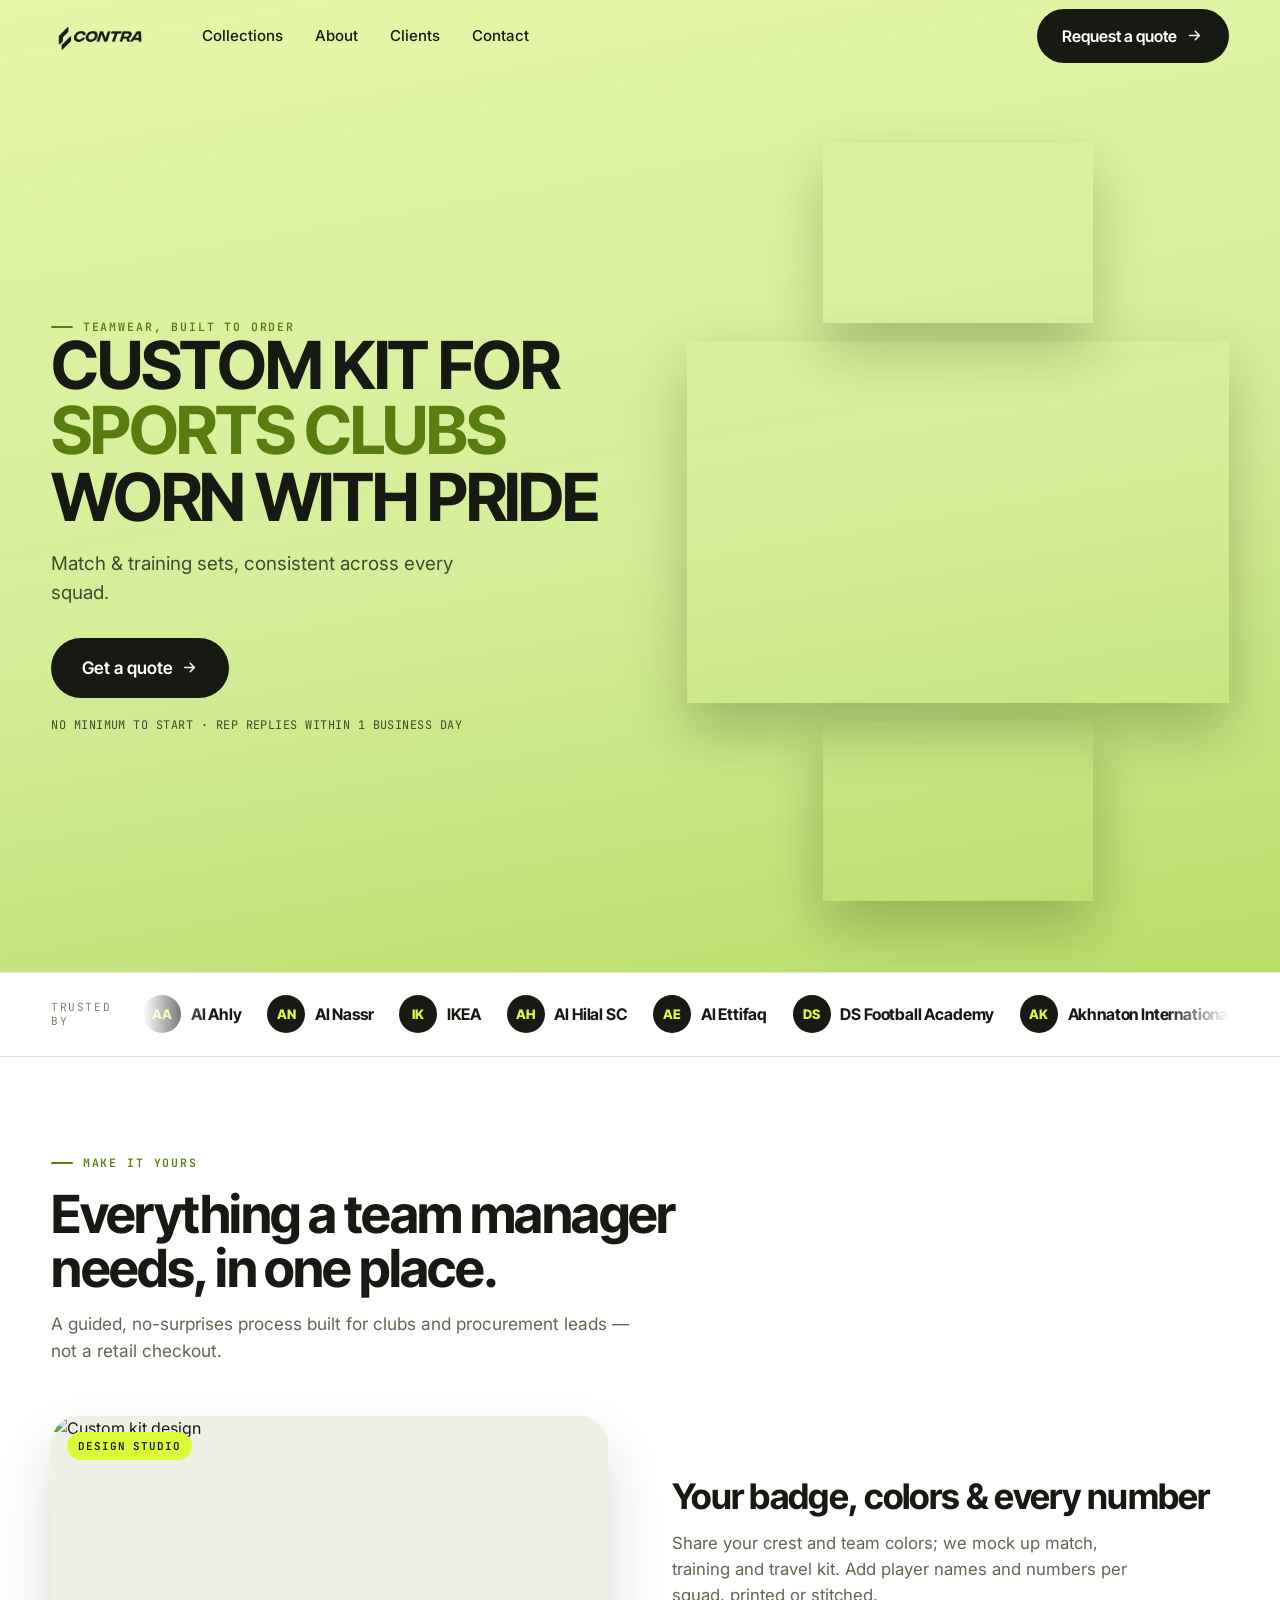
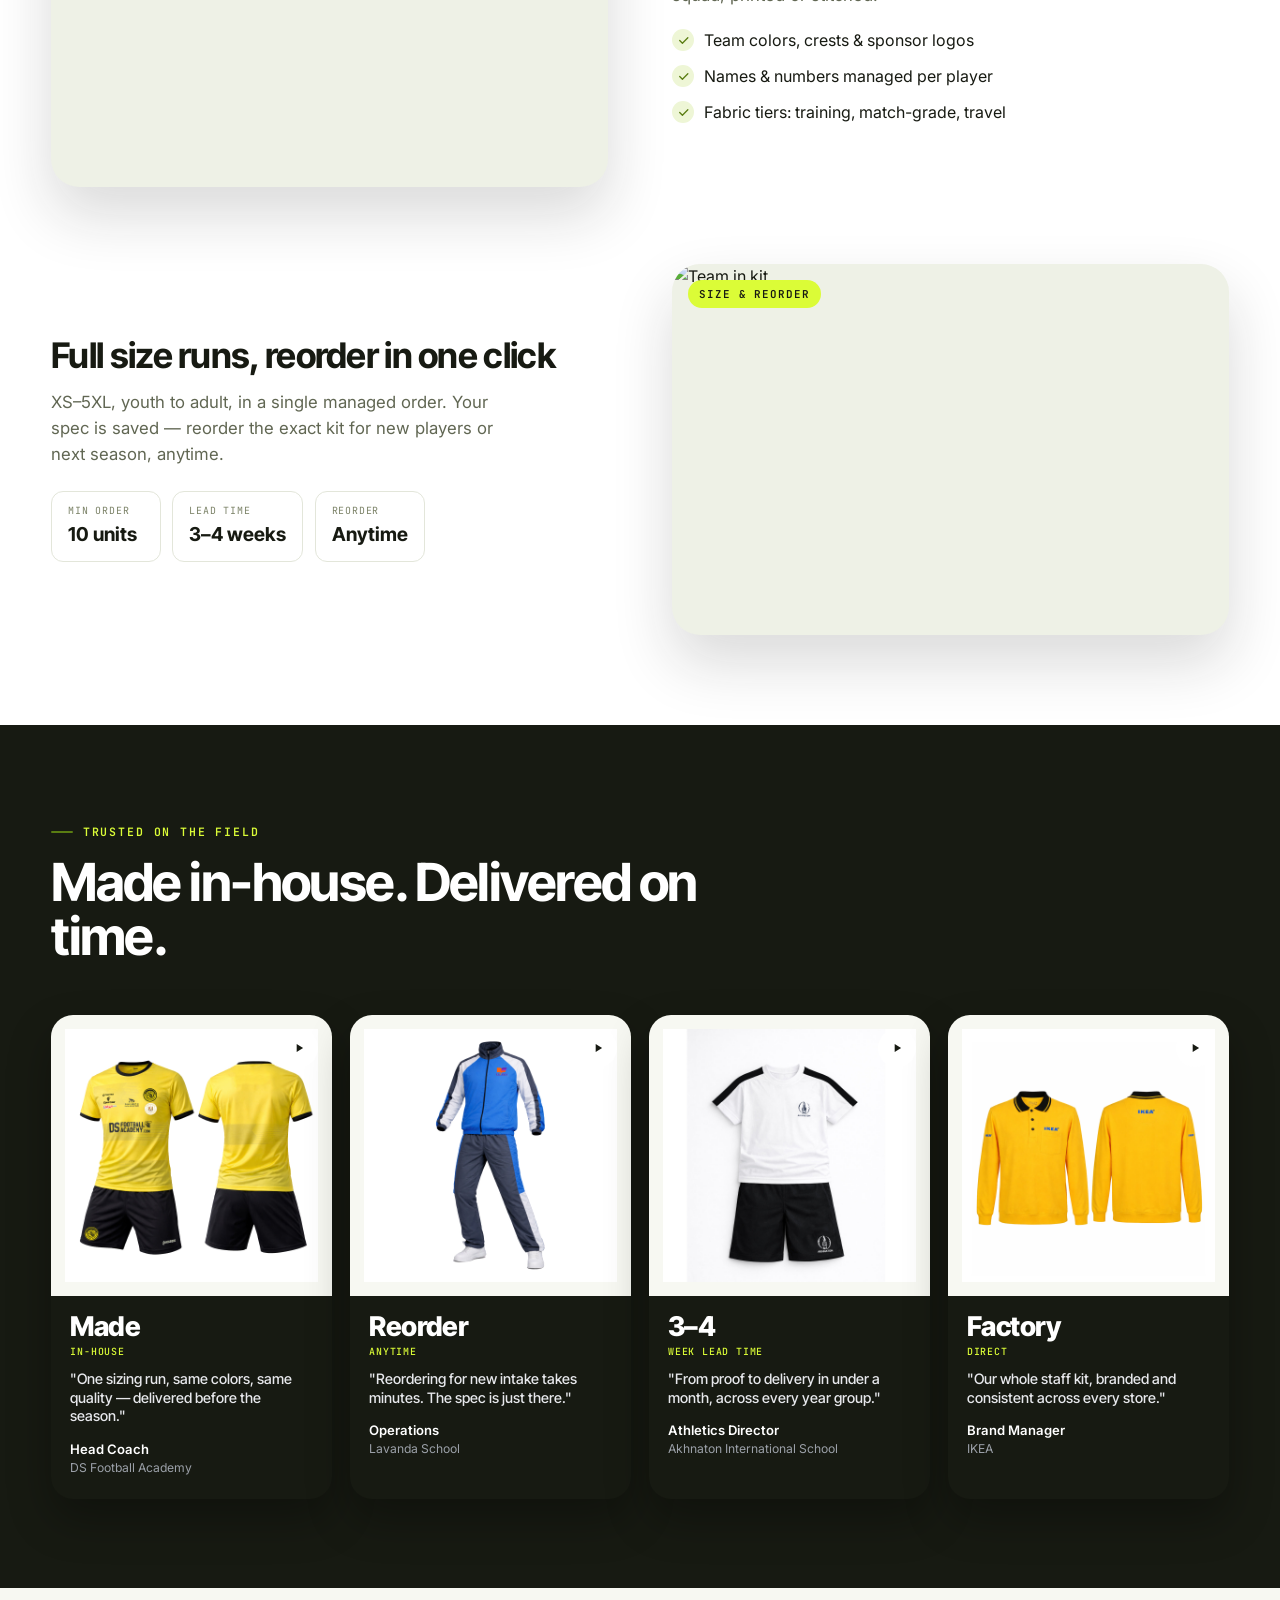
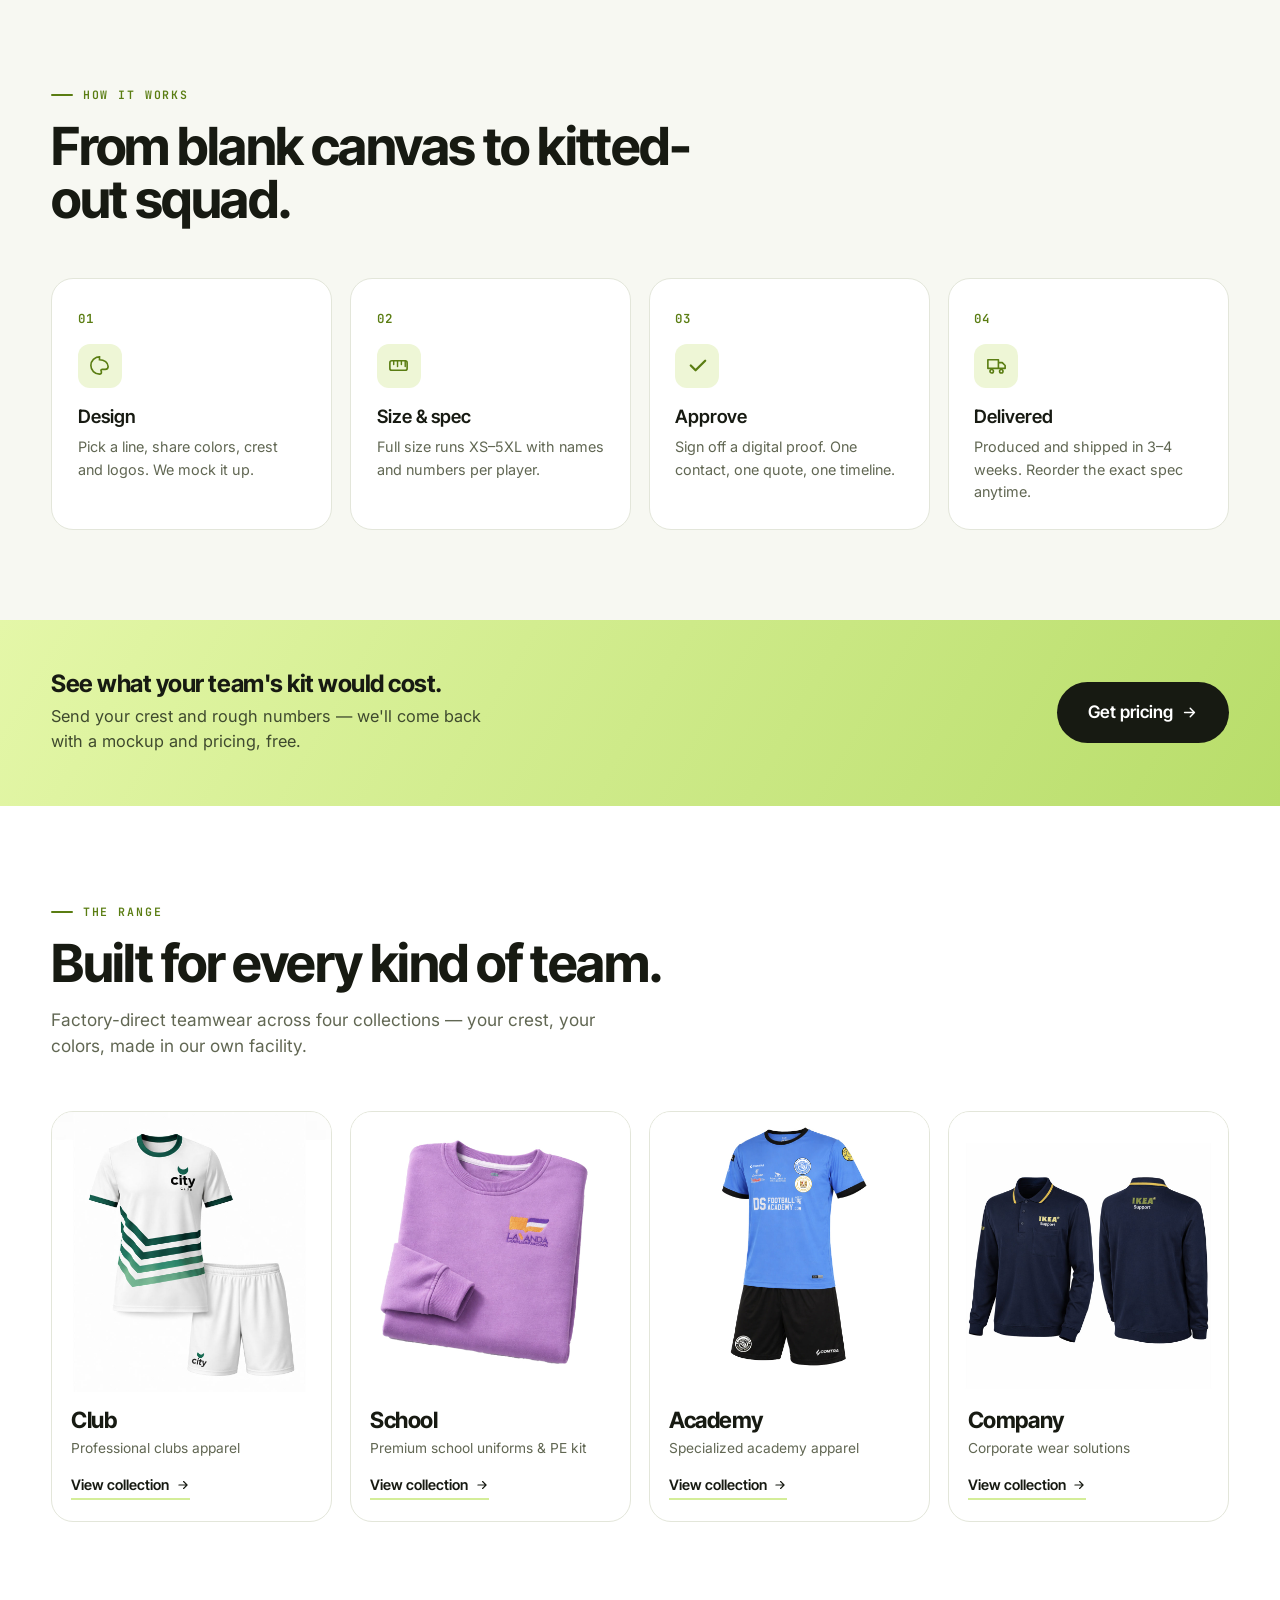
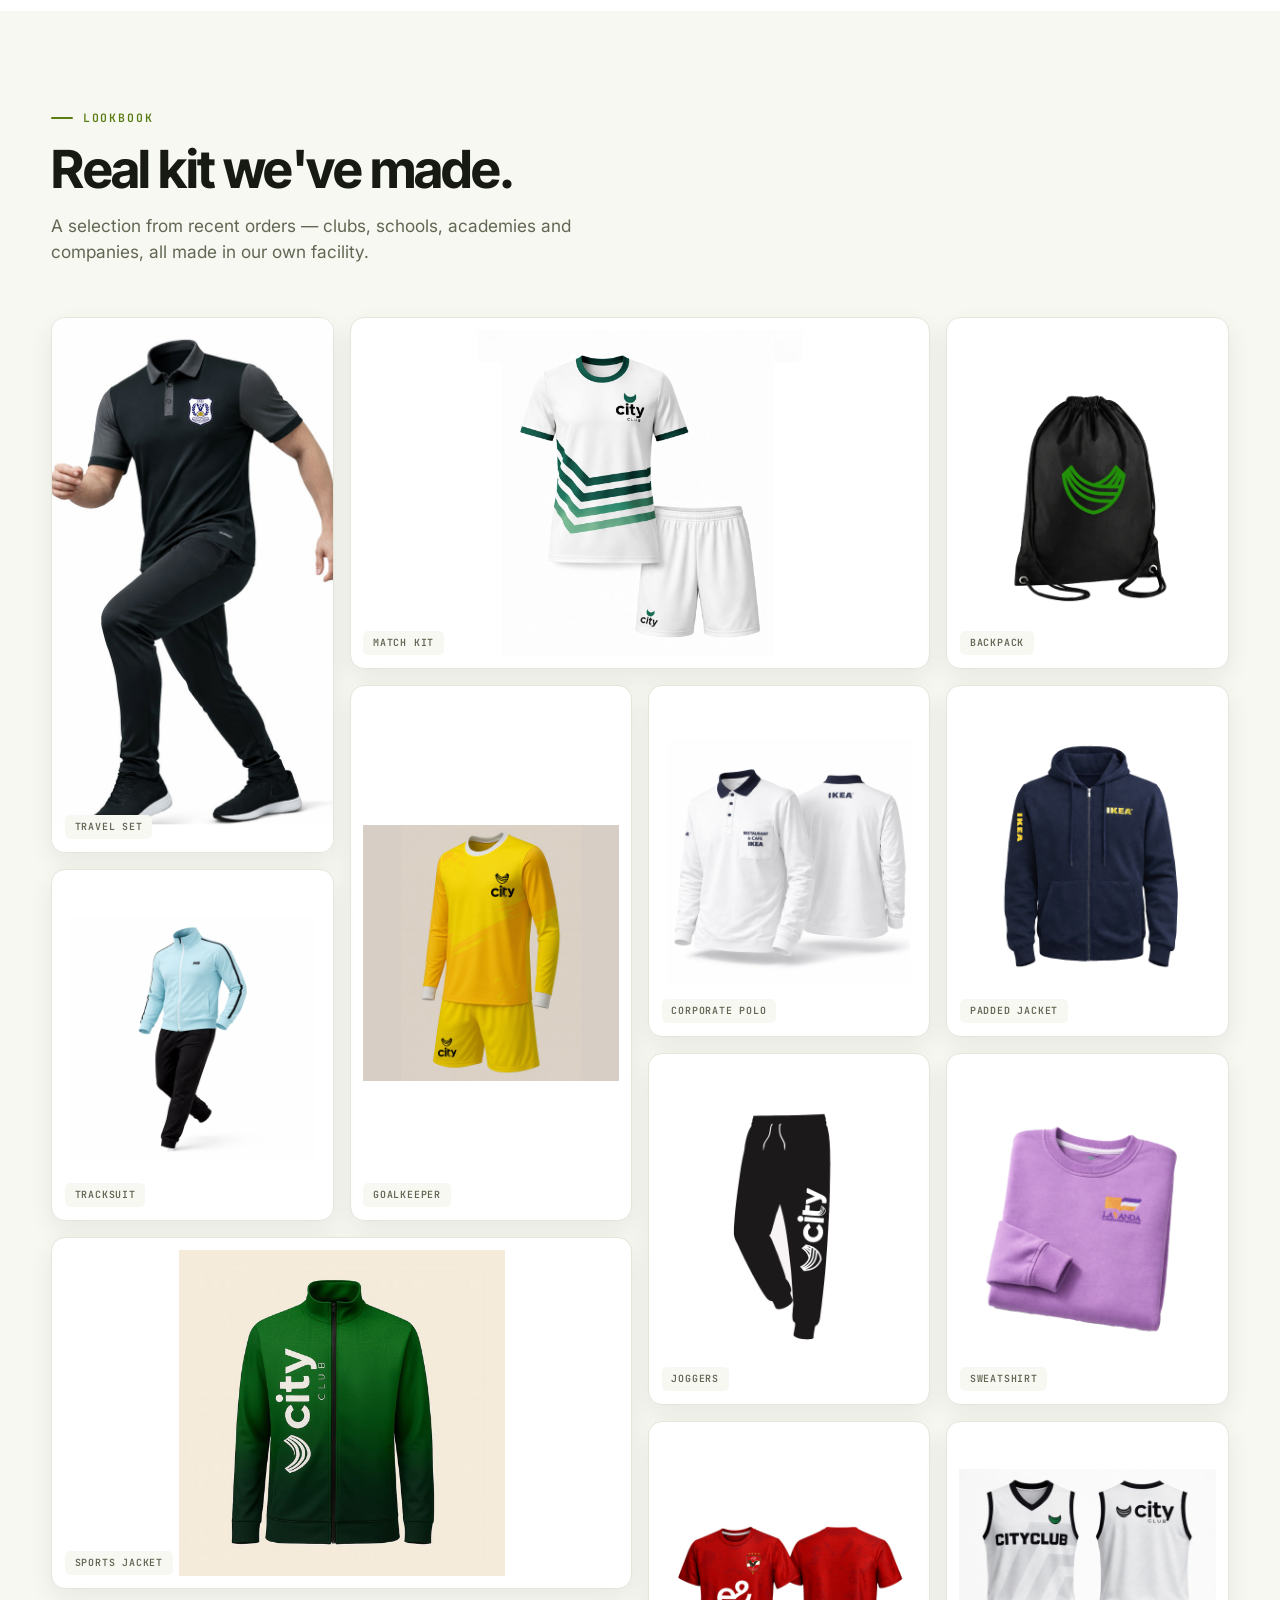
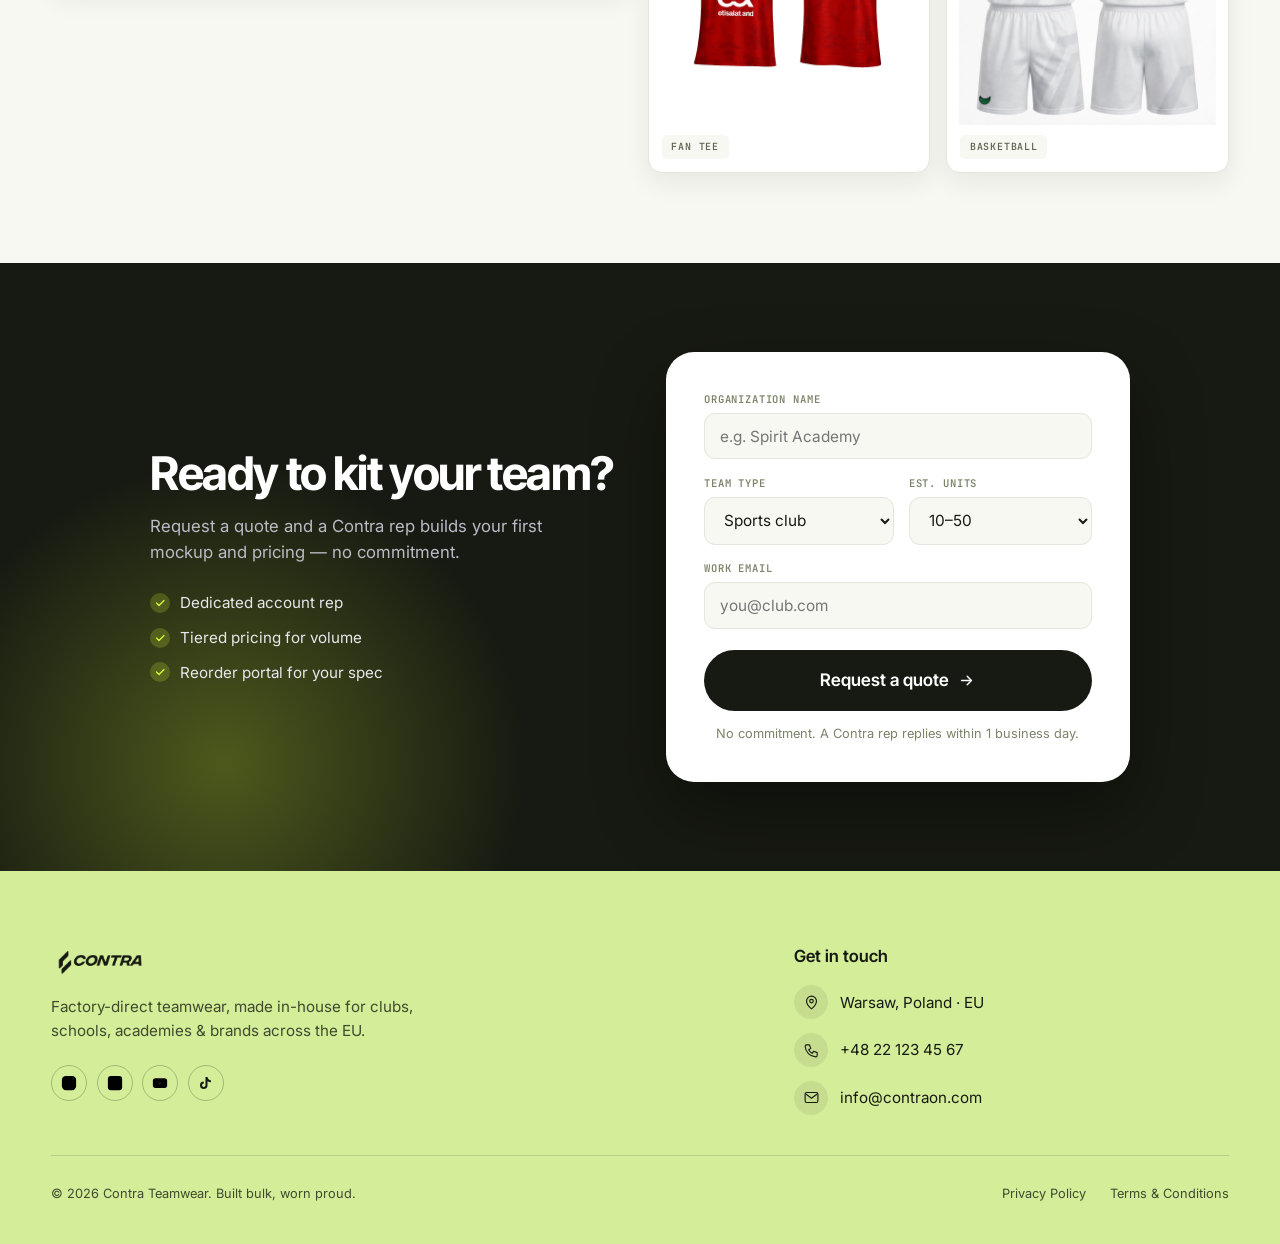
==== commit ed639b18: "Trust bar: monogram chips + shorter label; capability stats; Make-it-yours videos" ====
--- a/index.html
+++ b/index.html
@@ -147,12 +147,13 @@
 /* trust */
 .trust{border-block:1px solid var(--border);padding:1.4rem 0;background:#fff;overflow:hidden}
 .trust-in{display:flex;align-items:center;gap:2rem}
-.trust .lbl{font-family:var(--font-m);font-size:.72rem;letter-spacing:.14em;text-transform:uppercase;color:var(--muted);flex:none;white-space:nowrap}
-.marquee{position:relative;flex:1;min-width:0;overflow:hidden;-webkit-mask-image:linear-gradient(90deg,transparent,#000 8%,#000 92%,transparent);mask-image:linear-gradient(90deg,transparent,#000 8%,#000 92%,transparent)}
-.marquee-track{display:flex;width:max-content;animation:marquee 28s linear infinite}
+.trust .lbl{font-family:var(--font-m);font-size:.7rem;letter-spacing:.14em;text-transform:uppercase;color:var(--muted);flex:none;line-height:1.3}
+.marquee{position:relative;flex:1;min-width:0;overflow:hidden;-webkit-mask-image:linear-gradient(90deg,transparent,#000 6%,#000 94%,transparent);mask-image:linear-gradient(90deg,transparent,#000 6%,#000 94%,transparent)}
+.marquee-track{display:flex;width:max-content;animation:marquee 34s linear infinite}
 .marquee:hover .marquee-track{animation-play-state:paused}
-.trust .brands{display:flex;gap:2.2rem;padding-right:2.2rem;flex:none}
-.trust .brands span{font-family:var(--font-d);font-weight:700;font-size:1.05rem;letter-spacing:-.02em;color:#aab0bd;white-space:nowrap}
+.trust .brands{display:flex;gap:1.6rem;padding-right:1.6rem;flex:none;align-items:center}
+.trust .chip{display:flex;align-items:center;gap:.6rem;font-family:var(--font-d);font-weight:700;font-size:1rem;letter-spacing:-.01em;color:var(--ink);white-space:nowrap}
+.trust .chip i{width:38px;height:38px;border-radius:50%;background:var(--ink);color:var(--pop-lime);display:grid;place-items:center;font-family:var(--font-d);font-weight:800;font-size:.82rem;font-style:normal;letter-spacing:0;flex:none}
 @keyframes marquee{from{transform:translateX(0)}to{transform:translateX(-50%)}}
 
 /* feature video rows */
@@ -412,14 +413,14 @@
 <!-- TRUST -->
 <section class="trust">
   <div class="wrap trust-in">
-    <span class="lbl">Teams &amp; brands we've kitted</span>
+    <span class="lbl">Trusted<br>by</span>
     <div class="marquee" aria-label="Organizations Contra has worked with">
       <div class="marquee-track">
         <div class="brands" aria-hidden="false">
-          <span>Al Ahly</span><span>Al Nassr</span><span>IKEA</span><span>Al Hilal SC</span><span>Al Ettifaq</span><span>DS Football Academy</span><span>Akhnaton International</span><span>Diwan School</span><span>Spirit Academy</span><span>Petro Sport</span>
+          <span class="chip"><i>AA</i>Al Ahly</span><span class="chip"><i>AN</i>Al Nassr</span><span class="chip"><i>IK</i>IKEA</span><span class="chip"><i>AH</i>Al Hilal SC</span><span class="chip"><i>AE</i>Al Ettifaq</span><span class="chip"><i>DS</i>DS Football Academy</span><span class="chip"><i>AK</i>Akhnaton International</span><span class="chip"><i>DW</i>Diwan School</span><span class="chip"><i>SP</i>Spirit Academy</span><span class="chip"><i>PS</i>Petro Sport</span>
         </div>
         <div class="brands" aria-hidden="true">
-          <span>Al Ahly</span><span>Al Nassr</span><span>IKEA</span><span>Al Hilal SC</span><span>Al Ettifaq</span><span>DS Football Academy</span><span>Akhnaton International</span><span>Diwan School</span><span>Spirit Academy</span><span>Petro Sport</span>
+          <span class="chip"><i>AA</i>Al Ahly</span><span class="chip"><i>AN</i>Al Nassr</span><span class="chip"><i>IK</i>IKEA</span><span class="chip"><i>AH</i>Al Hilal SC</span><span class="chip"><i>AE</i>Al Ettifaq</span><span class="chip"><i>DS</i>DS Football Academy</span><span class="chip"><i>AK</i>Akhnaton International</span><span class="chip"><i>DW</i>Diwan School</span><span class="chip"><i>SP</i>Spirit Academy</span><span class="chip"><i>PS</i>Petro Sport</span>
         </div>
       </div>
     </div>
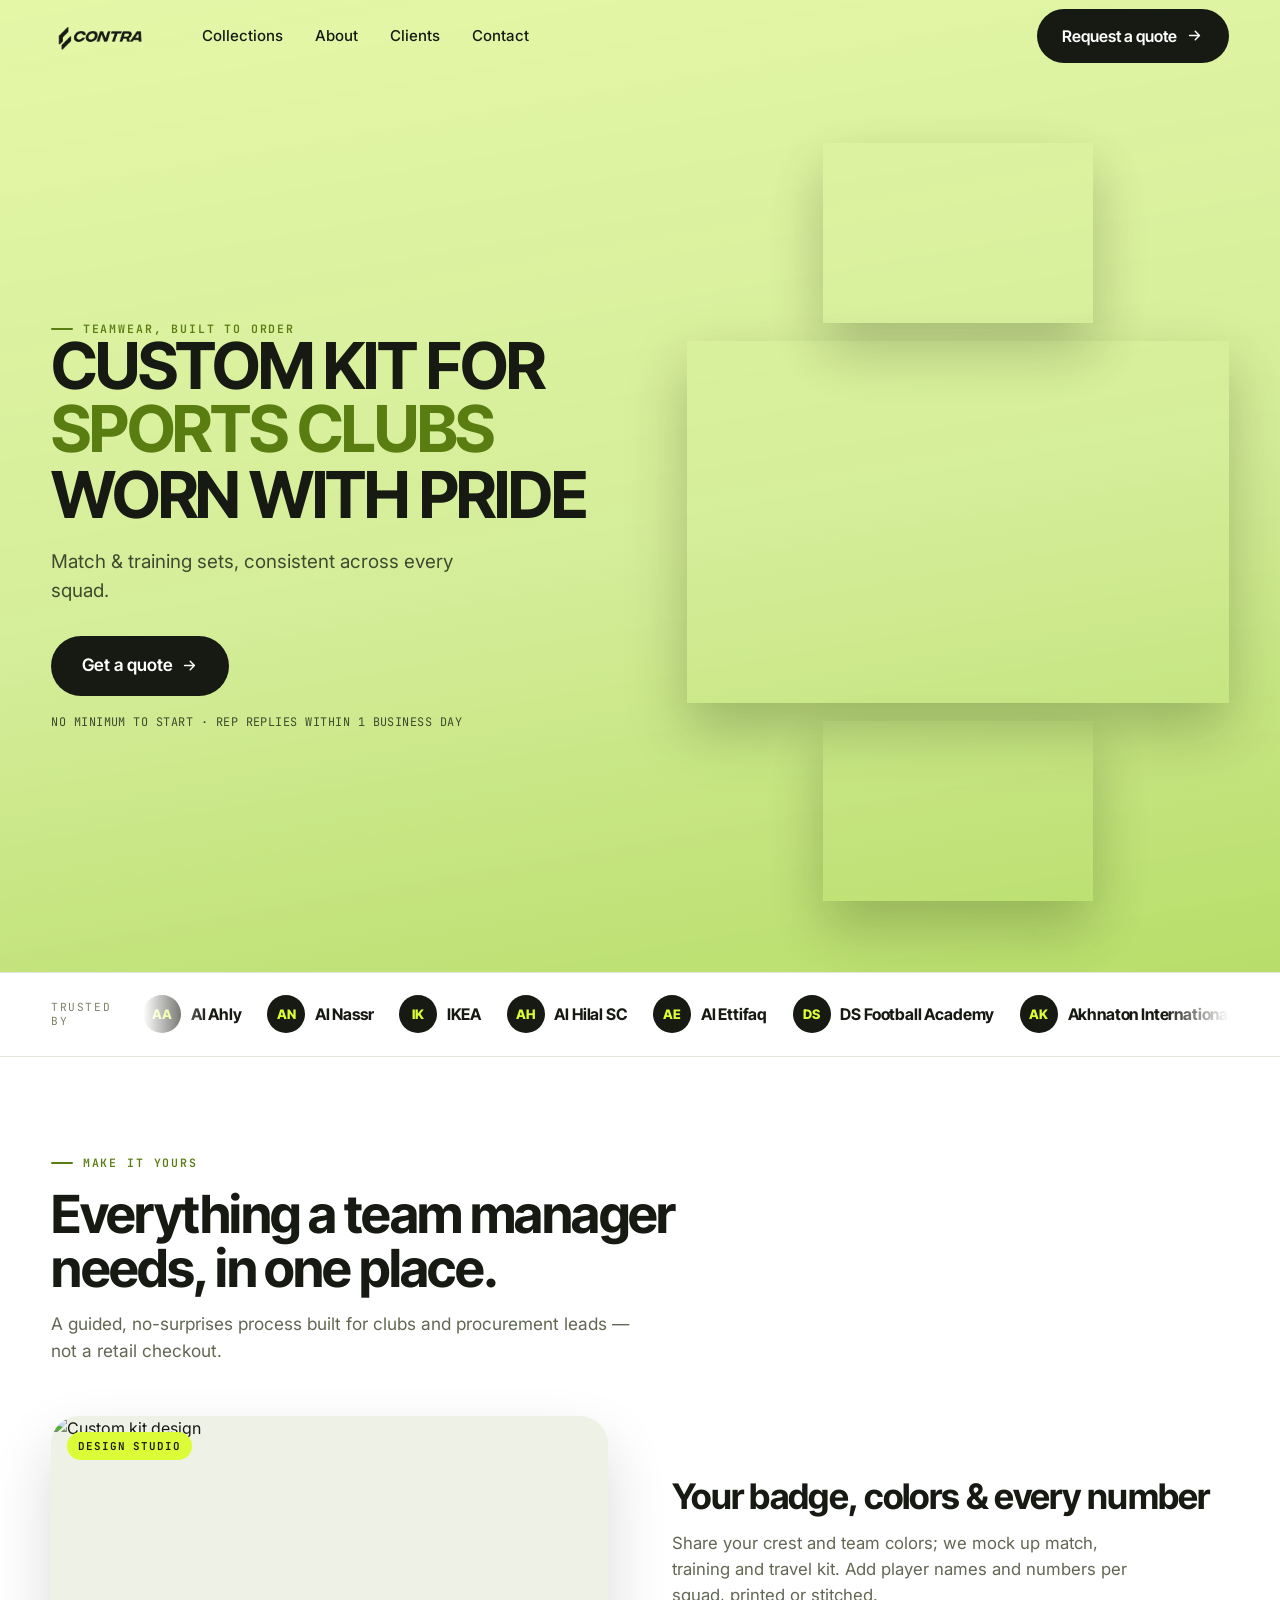
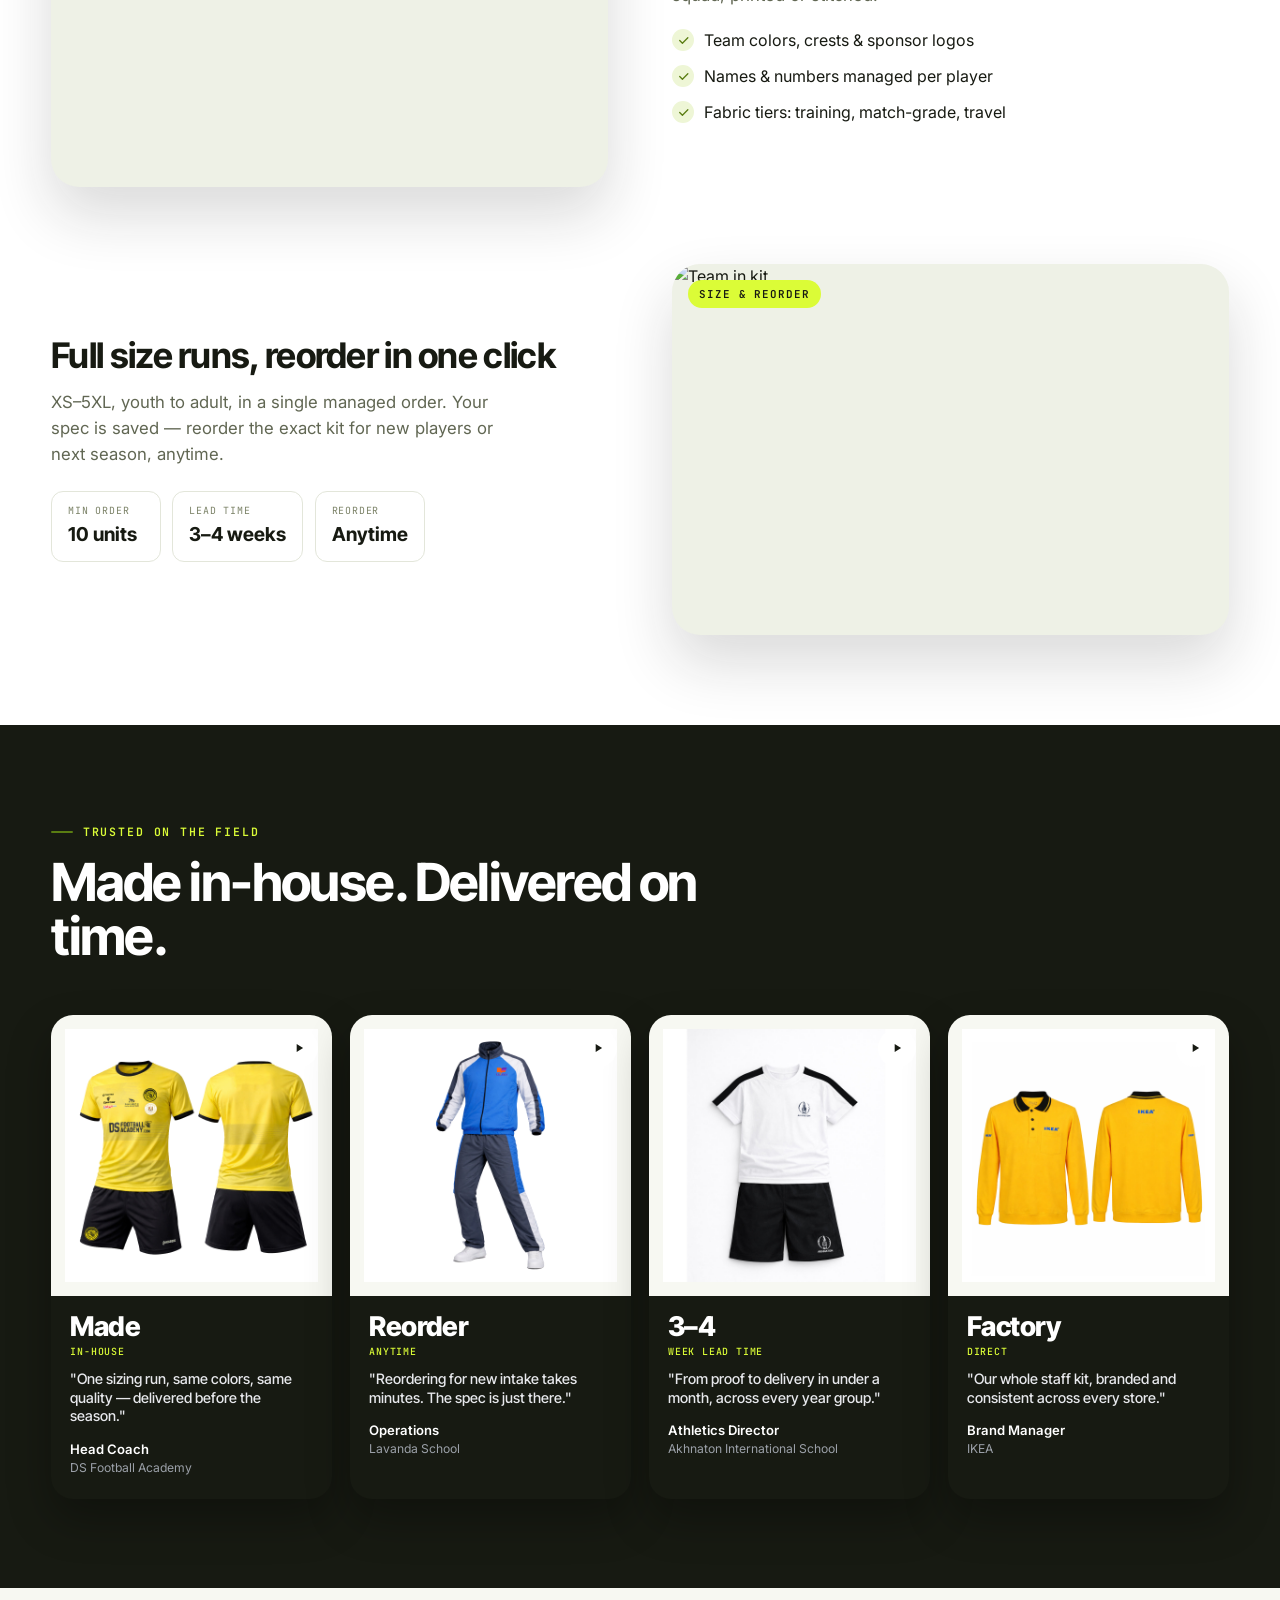
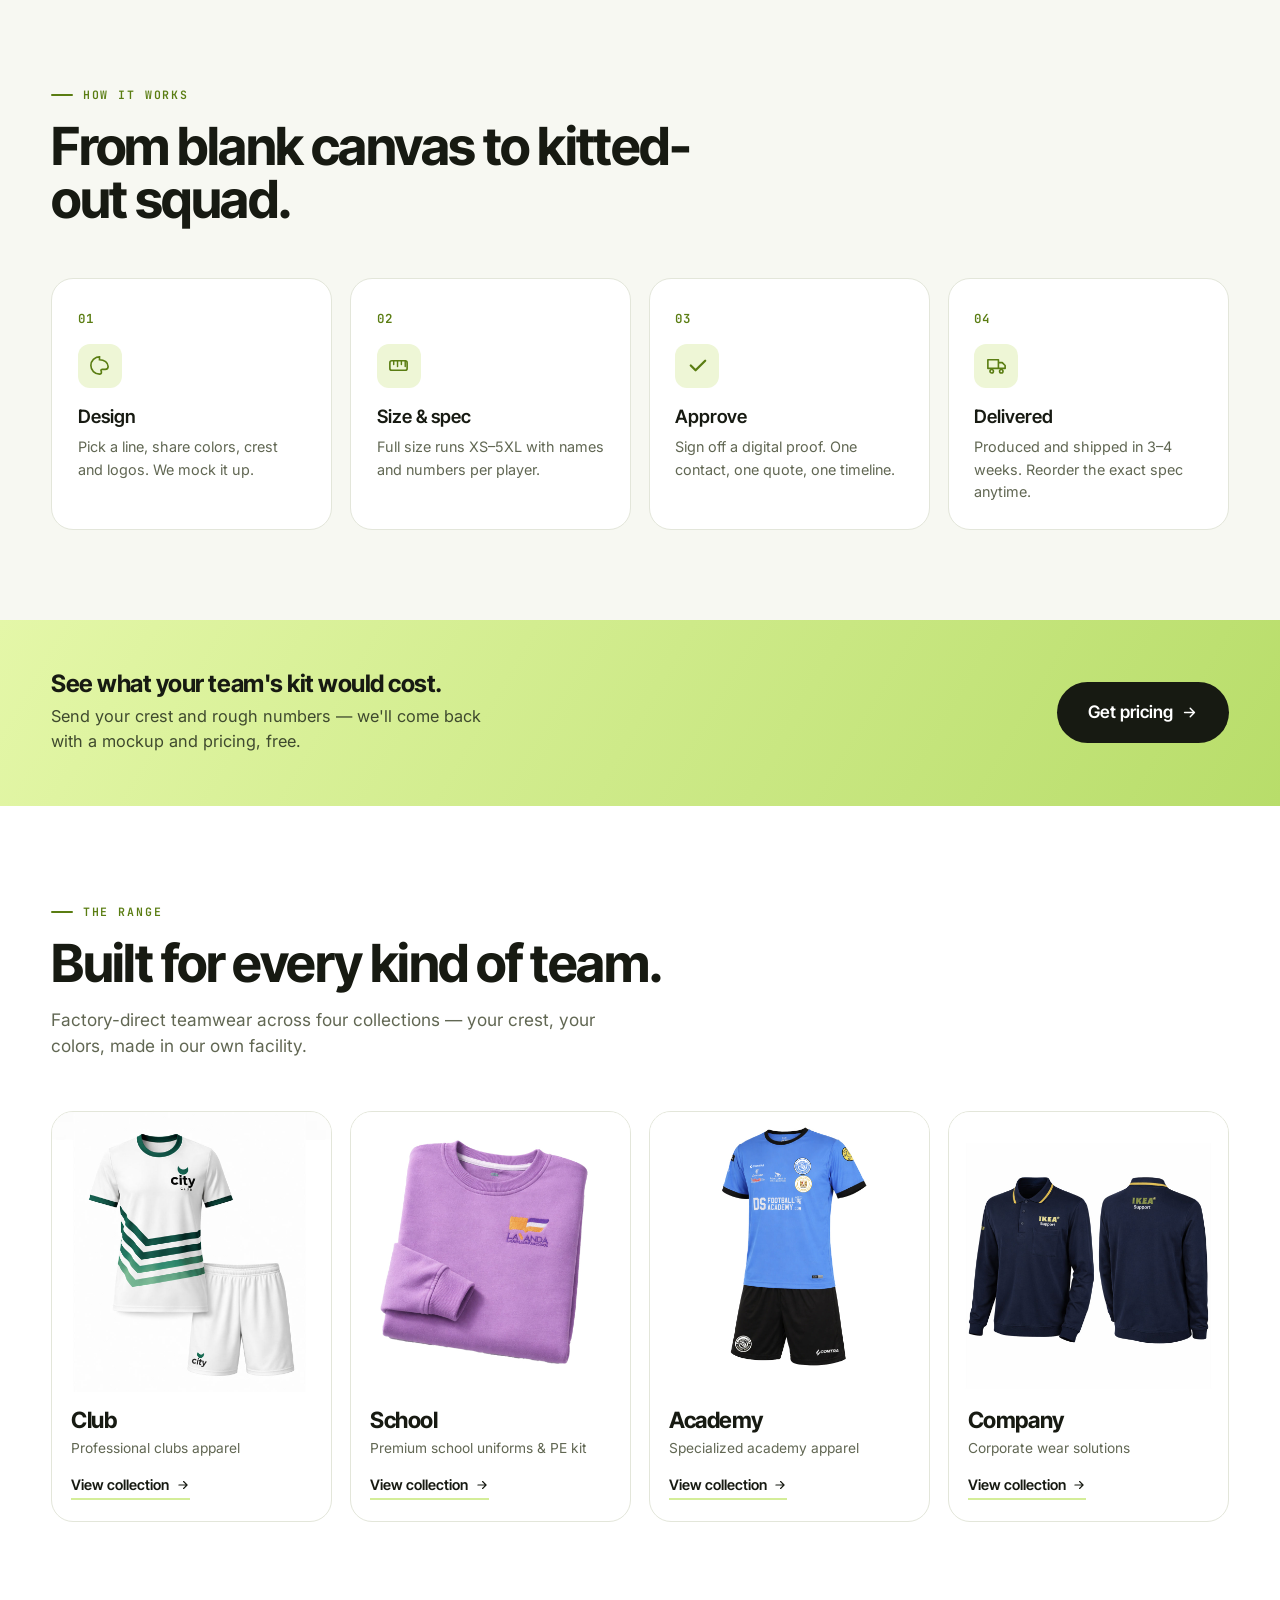
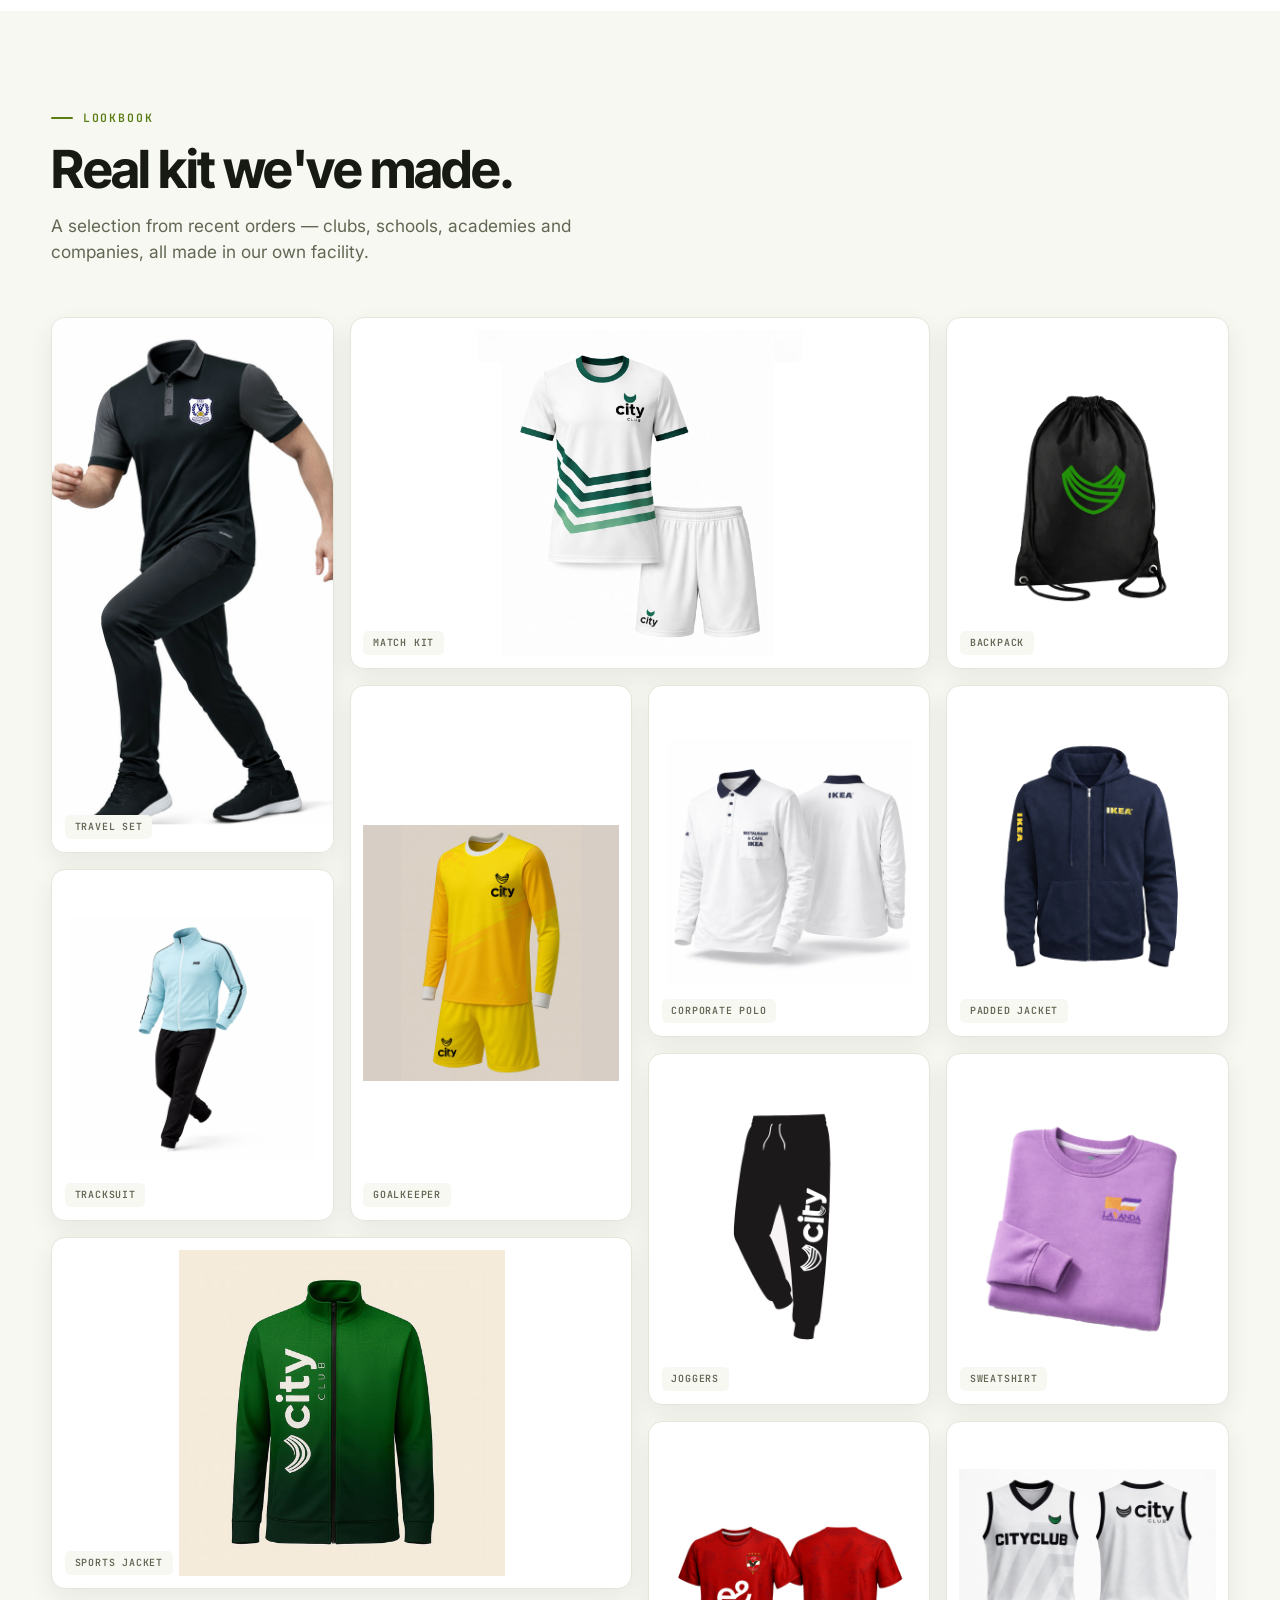
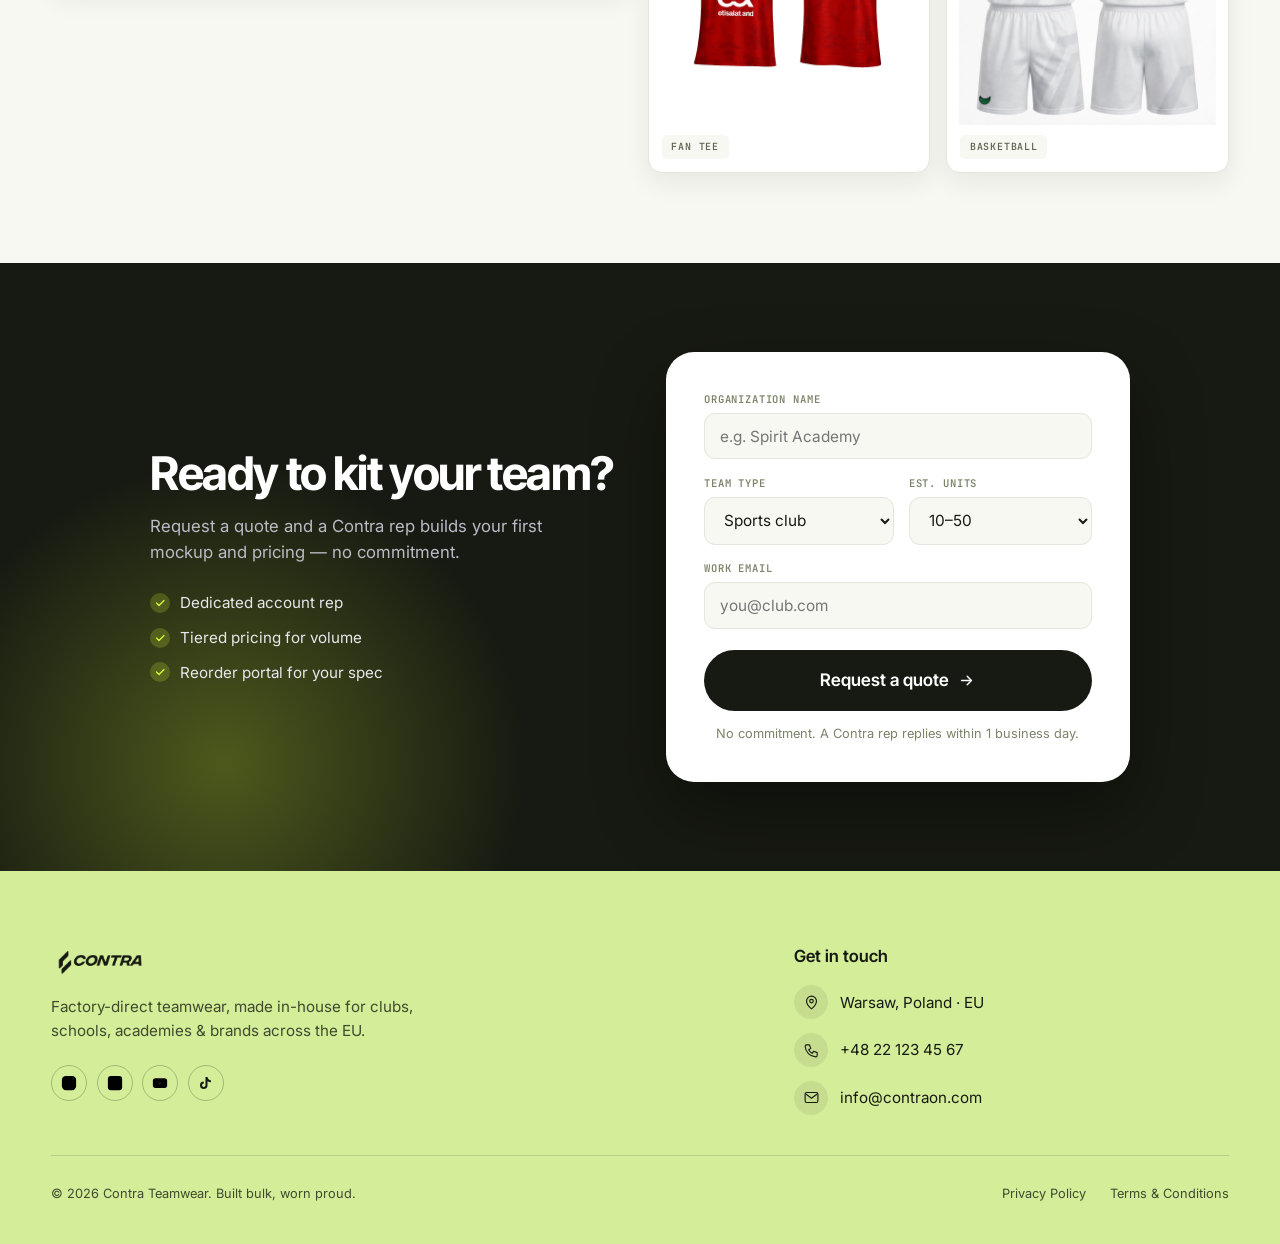
==== commit 1fdf1d24: "Fix hero rotating word overflow on mobile (Corporate Teams cut off)" ====
--- a/index.html
+++ b/index.html
@@ -115,9 +115,9 @@
 .hero-in{position:relative;z-index:2;width:100%;max-width:var(--wrap);margin:0 auto;padding-inline:var(--gut);display:grid;grid-template-columns:1fr minmax(360px,46%);align-items:center;gap:clamp(1.5rem,4vw,4rem)}
 /* copy (left, left-aligned) */
 .hero-copy{max-width:600px}
-.hero-title{font-family:var(--font-d);font-weight:700;letter-spacing:-.035em;line-height:.88;color:var(--ink);font-size:clamp(2.4rem,1.1rem + 3.8vw,4.6rem);text-transform:uppercase}
+.hero-title{font-family:var(--font-d);font-weight:700;letter-spacing:-.035em;line-height:.88;color:var(--ink);font-size:clamp(2rem,1rem + 3.8vw,4.6rem);text-transform:uppercase;max-width:100%}
 .hero-title .ln{display:block}
-.word-rot{display:block;position:relative;height:.92em;margin:.1em 0;color:var(--accent)}
+.word-rot{display:block;position:relative;height:.92em;margin:.1em 0;color:var(--accent);max-width:100%}
 .word-rot .w{position:absolute;left:0;top:0;white-space:nowrap;opacity:0;transform:translateY(.3em);transition:opacity .5s var(--ease),transform .5s var(--ease)}
 .word-rot .w.is-active{opacity:1;transform:none}
 .hero-sub{margin-top:1.4rem;font-size:clamp(1.02rem,.98rem + .3vw,1.18rem);color:var(--olive);max-width:38ch;position:relative;min-height:2.6em}
@@ -294,6 +294,8 @@
   .res-grid,.steps,.form .row{grid-template-columns:1fr}
   .range-grid{grid-template-columns:1fr 1fr}
   .foot-grid{grid-template-columns:1fr}.foot-base{flex-direction:column;align-items:flex-start}
+  .hero-title{font-size:clamp(1.7rem,7.2vw,2.3rem)}
+  .word-rot{height:1.05em}
 }
 @media(prefers-reduced-motion:reduce){
   html{scroll-behavior:auto}
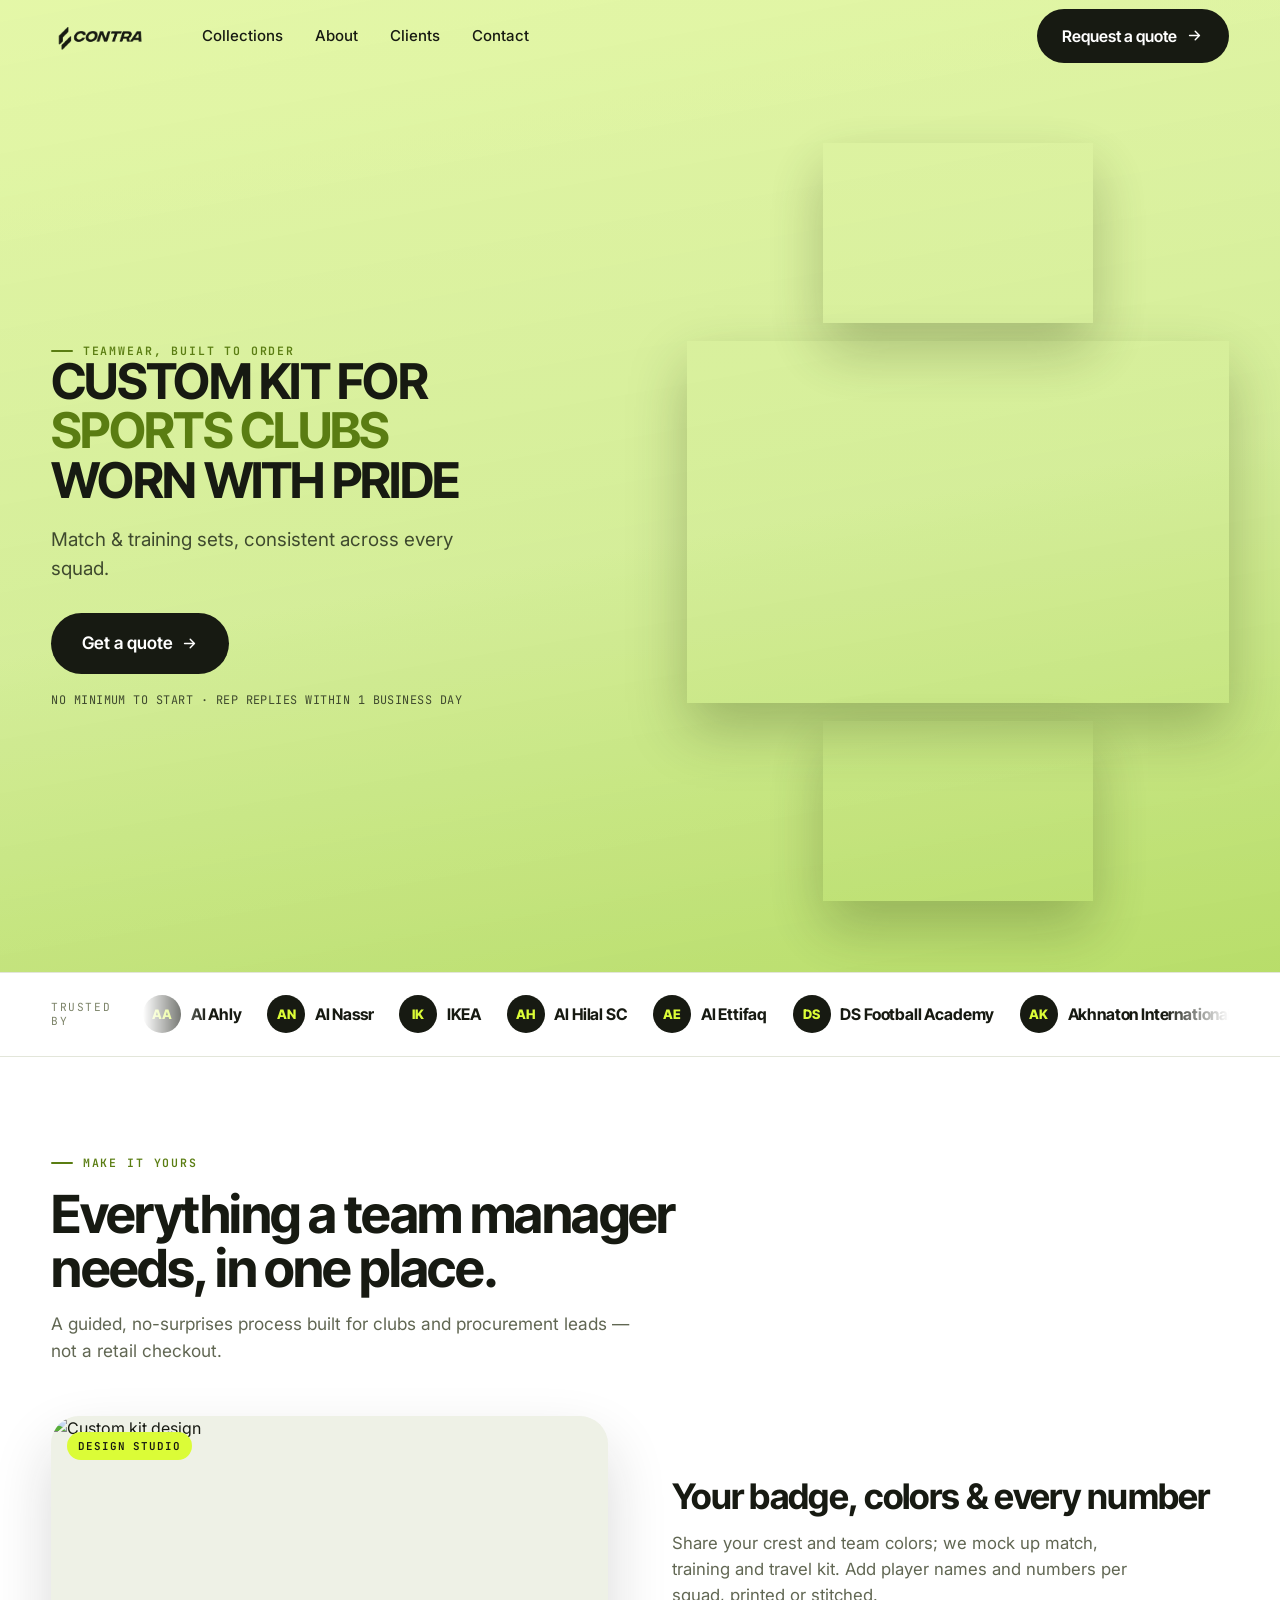
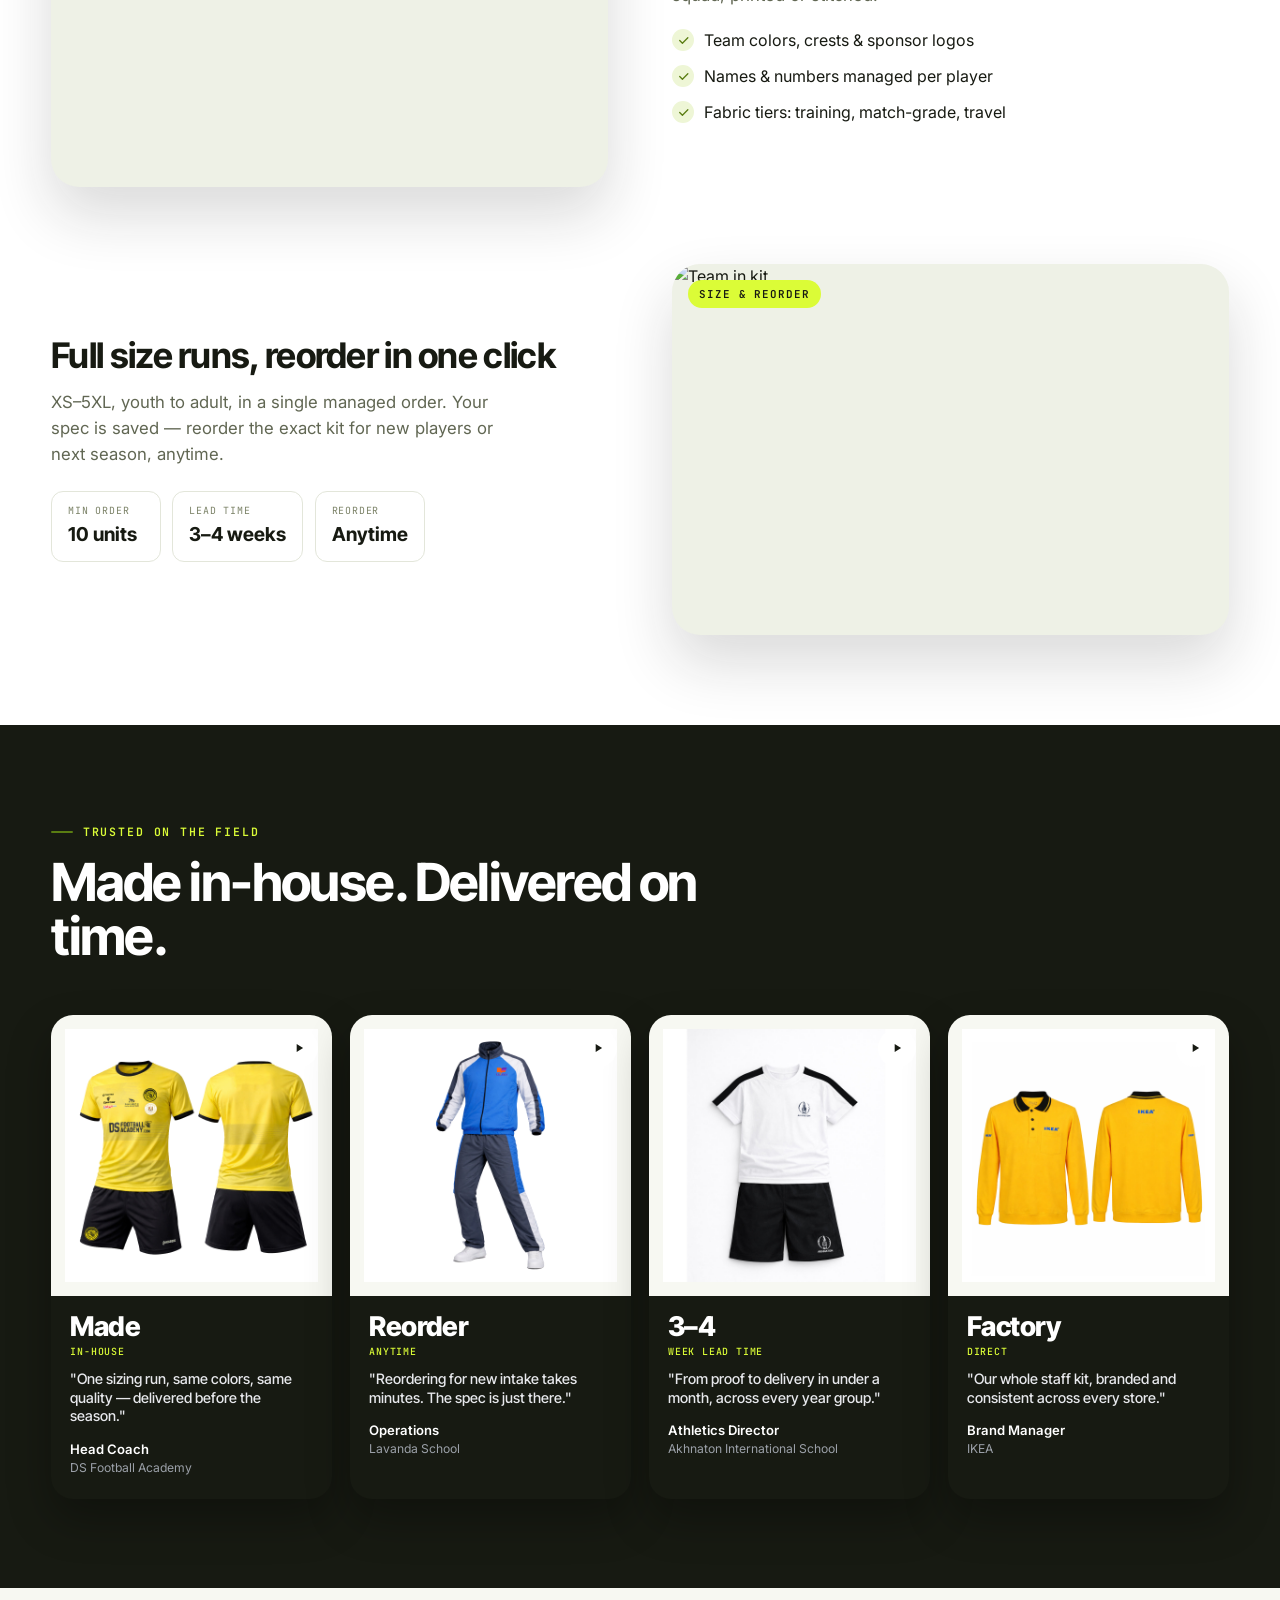
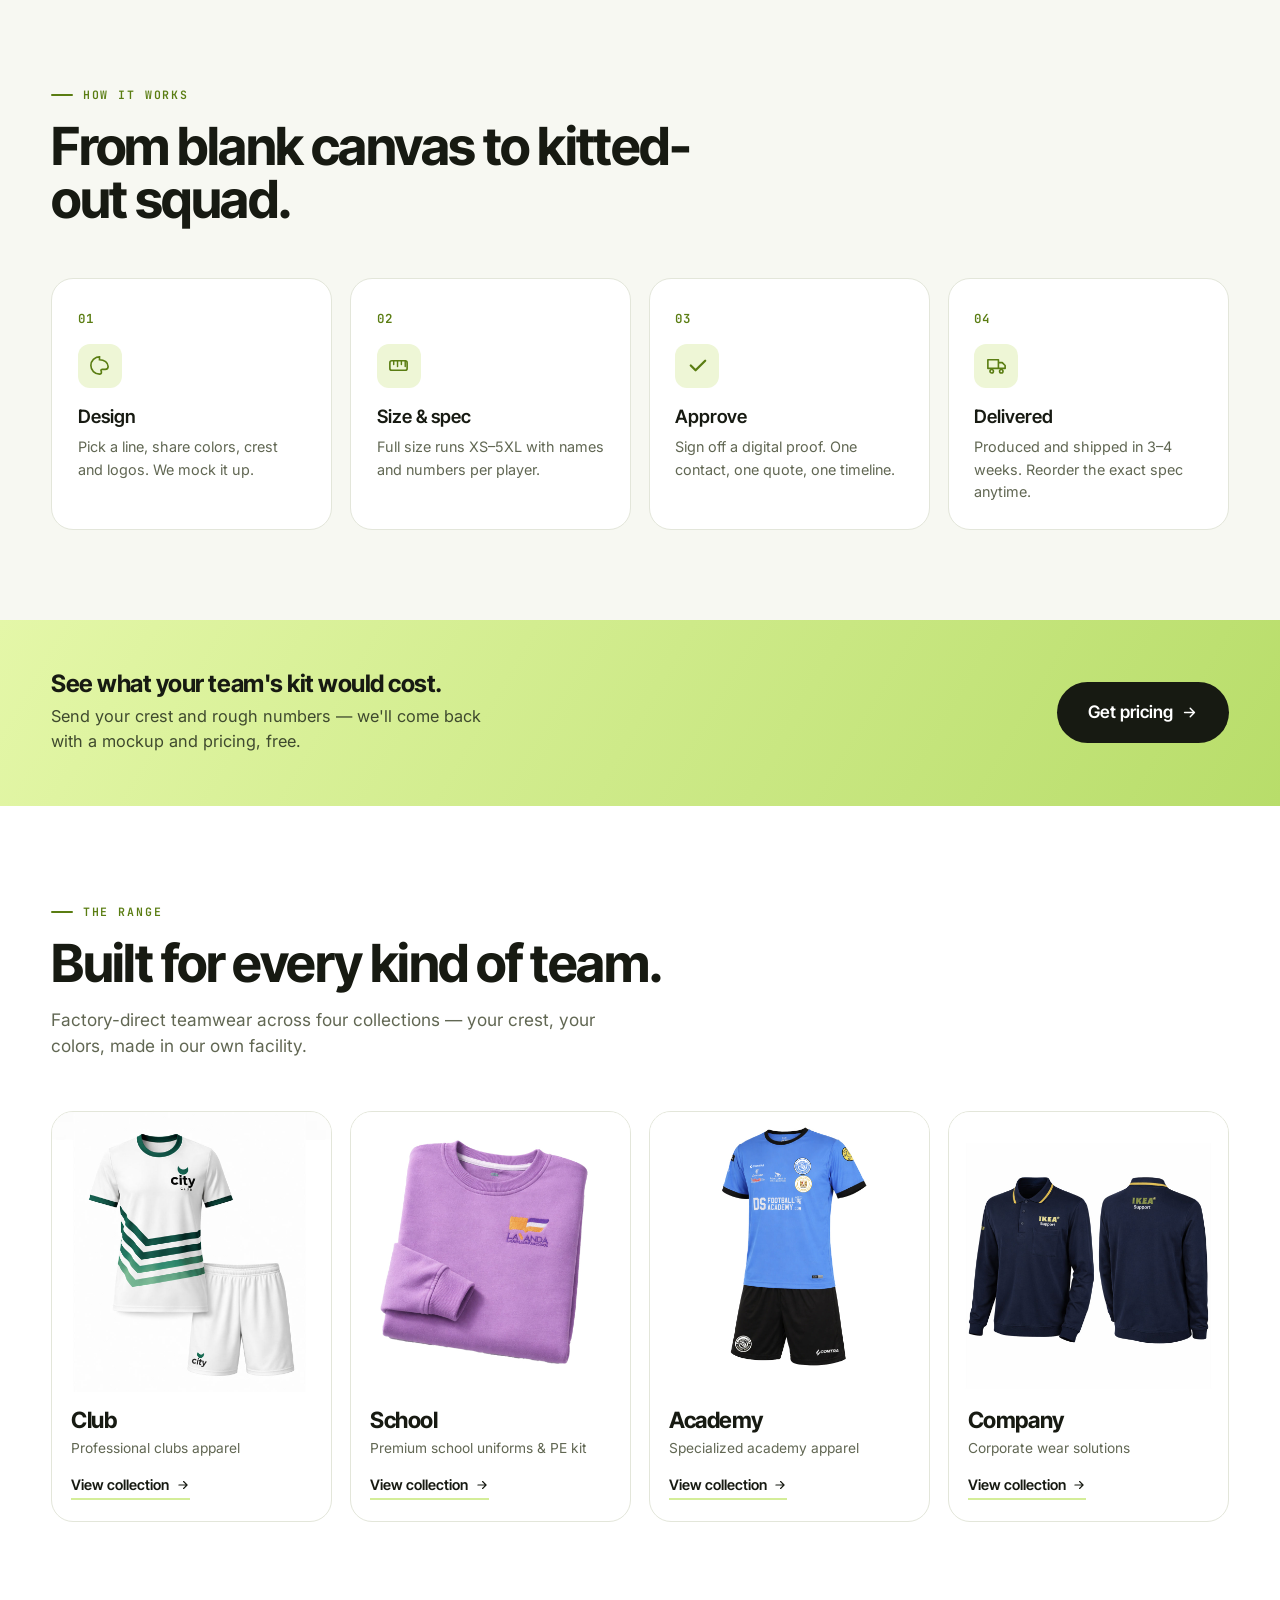
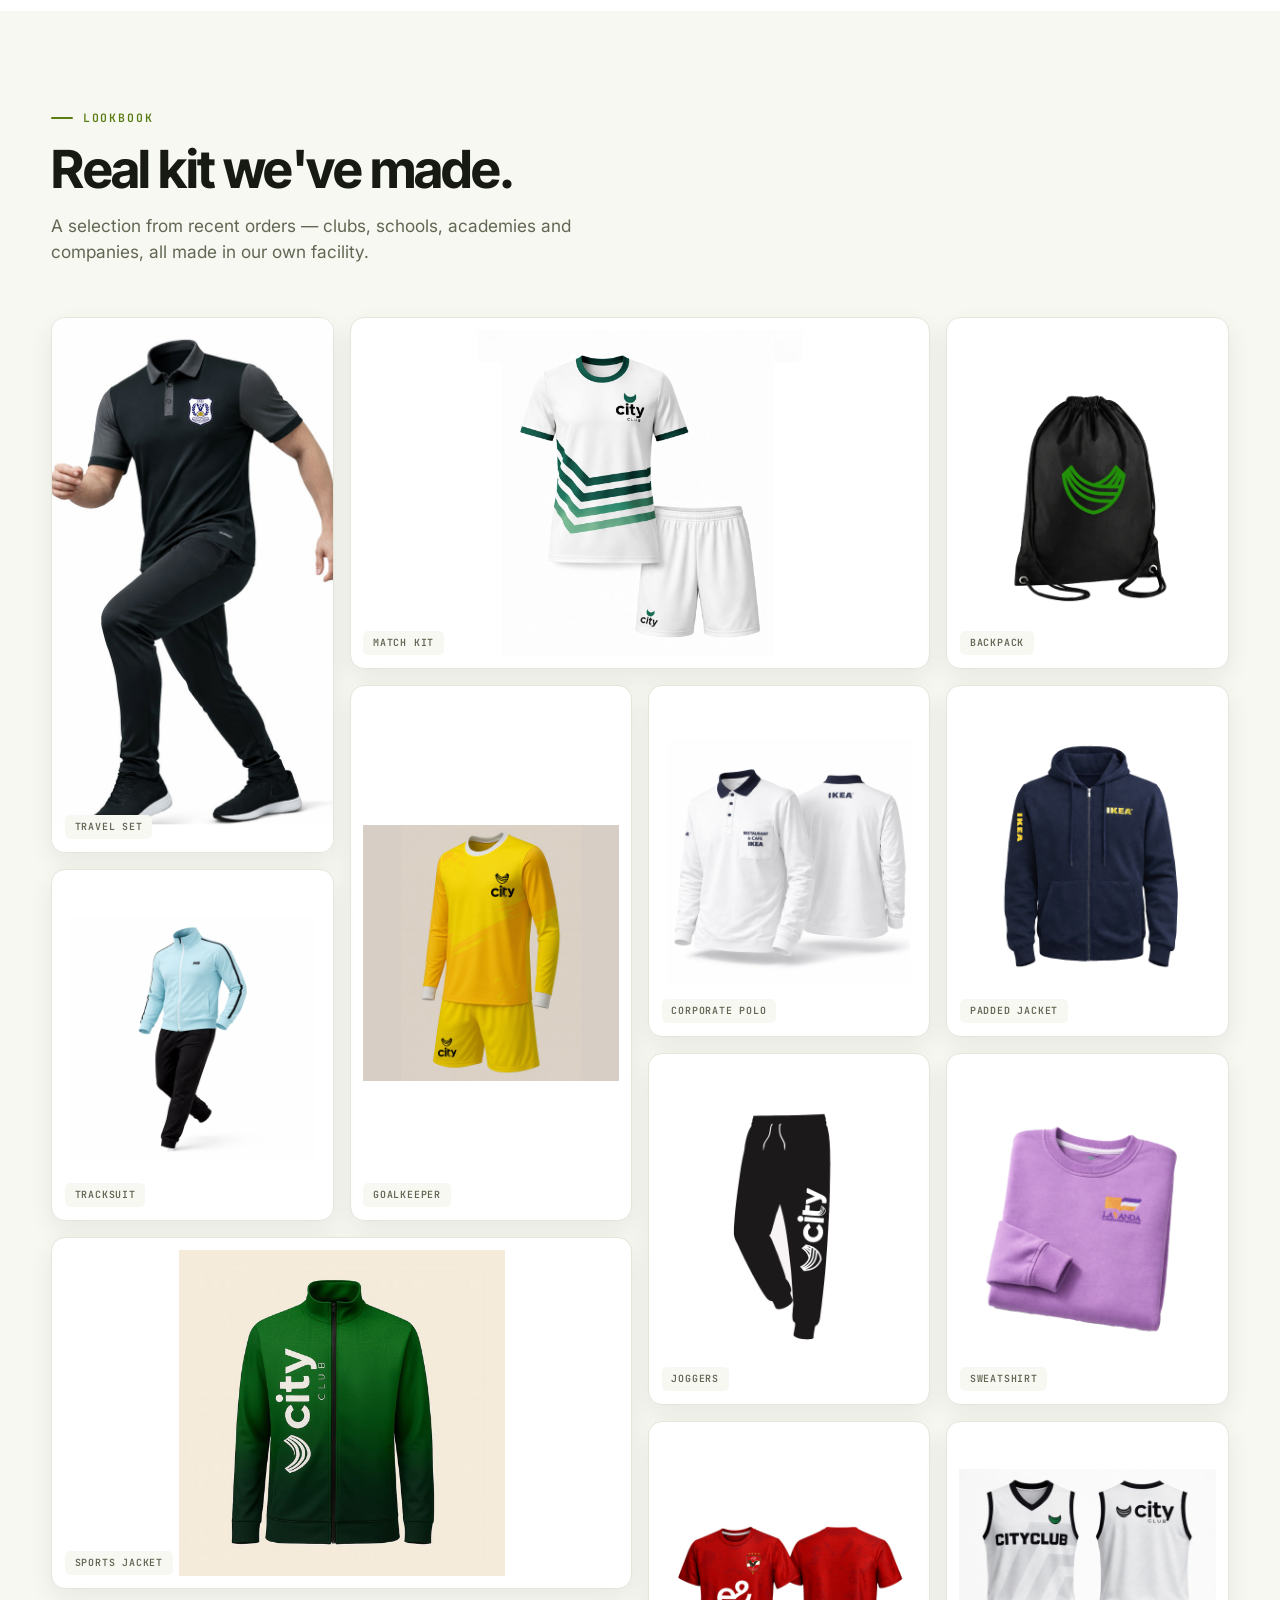
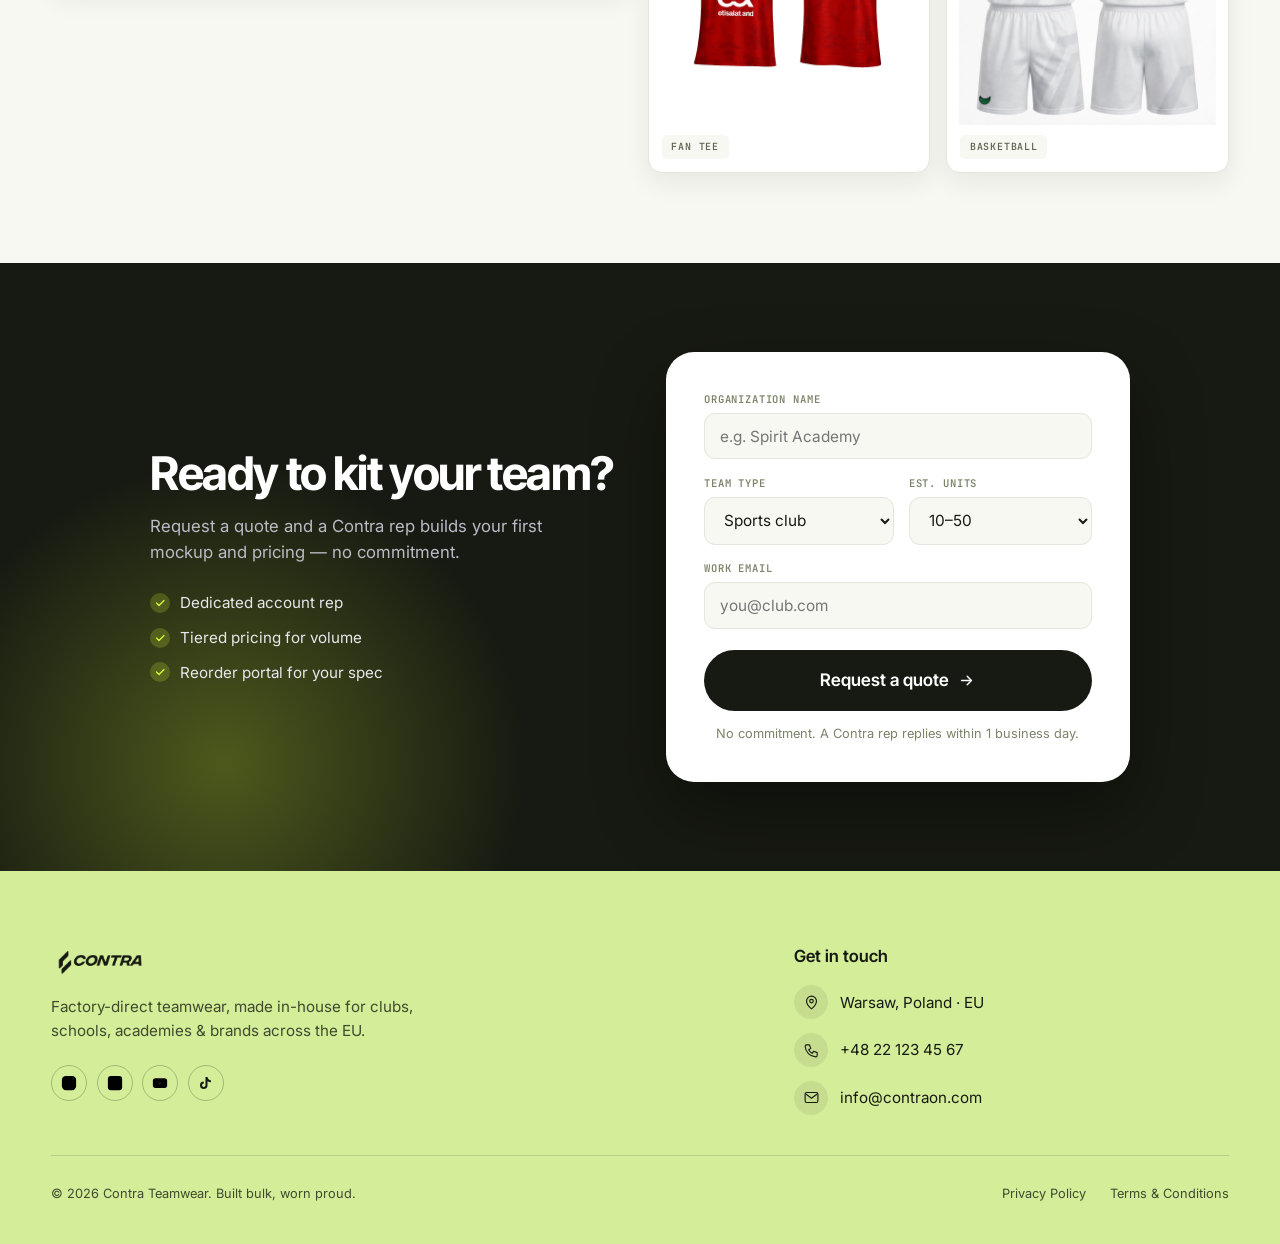
==== commit 3c07c491: "Fix hero word overflow on desktop (cap title font to fit copy column)" ====
--- a/index.html
+++ b/index.html
@@ -114,8 +114,8 @@
 /* split layout */
 .hero-in{position:relative;z-index:2;width:100%;max-width:var(--wrap);margin:0 auto;padding-inline:var(--gut);display:grid;grid-template-columns:1fr minmax(360px,46%);align-items:center;gap:clamp(1.5rem,4vw,4rem)}
 /* copy (left, left-aligned) */
-.hero-copy{max-width:600px}
-.hero-title{font-family:var(--font-d);font-weight:700;letter-spacing:-.035em;line-height:.88;color:var(--ink);font-size:clamp(2rem,1rem + 3.8vw,4.6rem);text-transform:uppercase;max-width:100%}
+.hero-copy{max-width:640px}
+.hero-title{font-family:var(--font-d);font-weight:700;letter-spacing:-.035em;line-height:.88;color:var(--ink);font-size:clamp(2rem,1rem + 2.6vw,3.6rem);text-transform:uppercase;max-width:100%}
 .hero-title .ln{display:block}
 .word-rot{display:block;position:relative;height:.92em;margin:.1em 0;color:var(--accent);max-width:100%}
 .word-rot .w{position:absolute;left:0;top:0;white-space:nowrap;opacity:0;transform:translateY(.3em);transition:opacity .5s var(--ease),transform .5s var(--ease)}
